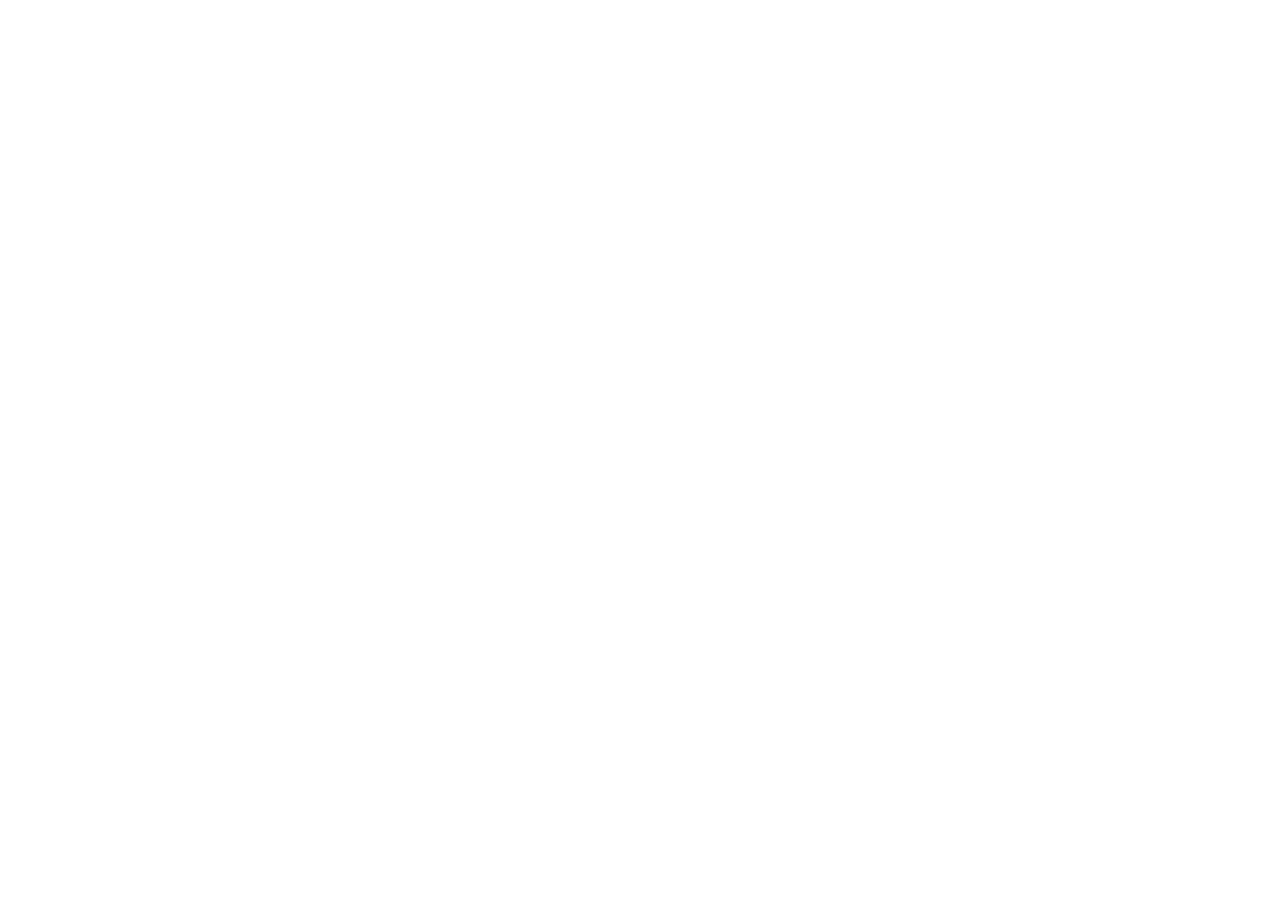
==== UI/index.html @ c721ff71 "Init UI" ====
<!DOCTYPE html>
<html lang="en">
<head>
    <meta charset="UTF-8">
    <meta name="author" content="Desire Kaleba"/>
    <meta name="description" content="WayFarer an online bus booking system"/>
    <meta name="keywords" content="WayFarer, way_farer, way-farer, 
    Online booking system, 
    online bus reservation system, 
    online bus booking system"/>
    <meta name="viewport" content="width=device-width, initial-scale=1.0"/>
    
    <link rel="stylesheet" href="./main.css"/>
    
    <title>WayFarer</title>
</head>
<body>
    <script src="./main.js"></script>
</body>
</html>
---- UI/main.css ----
* {
    margin: 0;
    padding: 0;
    box-sizing: border-box;
}
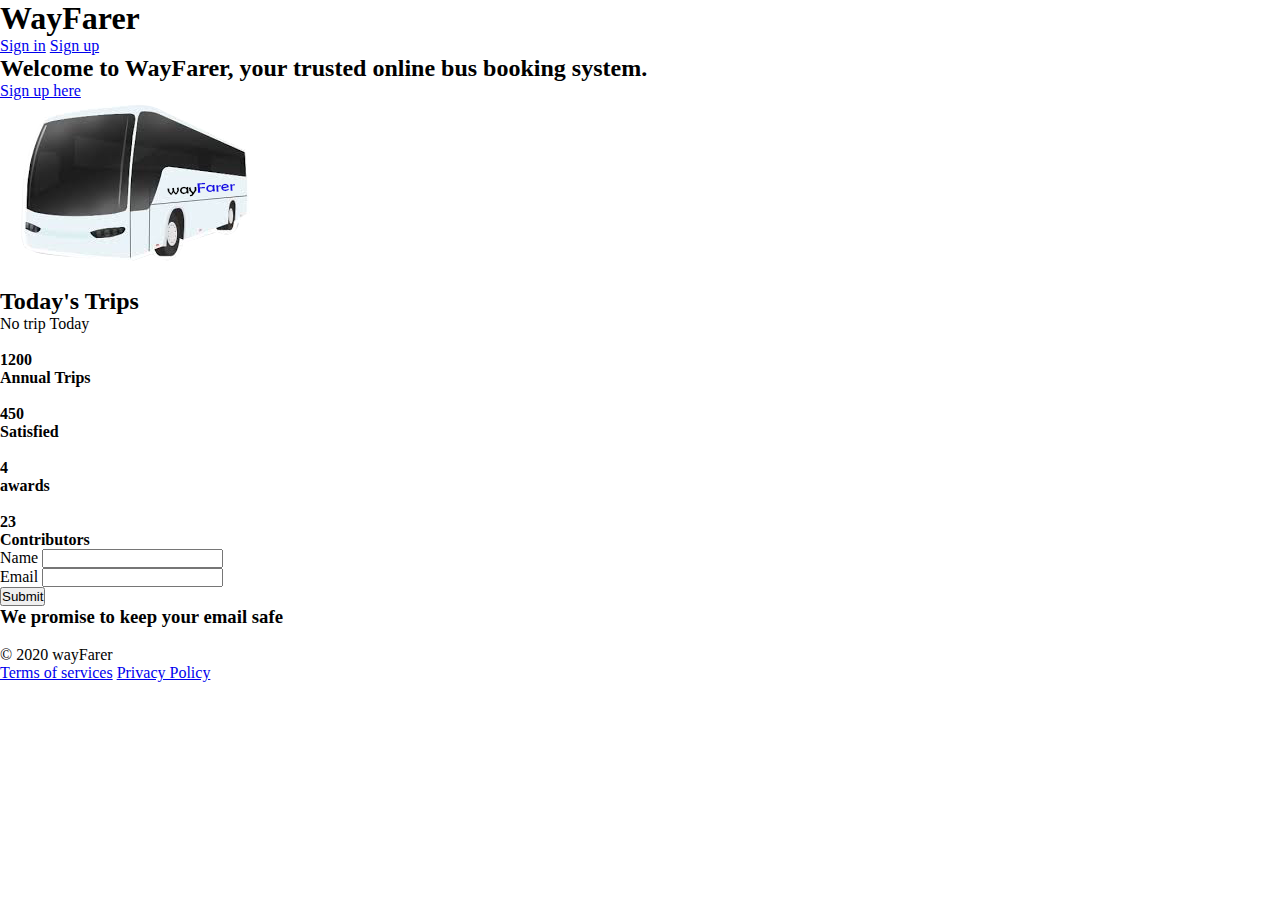
==== commit 626534d8: "index-Home" ====
--- a/UI/index.html
+++ b/UI/index.html
@@ -1,20 +1,103 @@
 <!DOCTYPE html>
 <html lang="en">
+
 <head>
-    <meta charset="UTF-8">
-    <meta name="author" content="Desire Kaleba"/>
-    <meta name="description" content="WayFarer an online bus booking system"/>
+    <meta charset="UTF-8" />
+    <meta name="author" content="Desire Kaleba" />
+    <meta name="description" content="WayFarer an online bus booking system" />
     <meta name="keywords" content="WayFarer, way_farer, way-farer, 
     Online booking system, 
     online bus reservation system, 
-    online bus booking system"/>
-    <meta name="viewport" content="width=device-width, initial-scale=1.0"/>
-    
-    <link rel="stylesheet" href="./main.css"/>
-    
+    online bus booking system" />
+    <meta name="viewport" content="width=device-width, initial-scale=1.0" />
+
+    <link rel="stylesheet" href="./main.css" />
+
     <title>WayFarer</title>
 </head>
+
 <body>
+    <div class="main-wrapper">
+        <header class="black clr-white">
+            <h1>Way<span class="clr-primary">Farer</span></h1>
+            <div class="links">
+                <a href="#">Sign in</a>
+                <a href="#">Sign up</a>
+            </div>
+        </header>
+        <div id="showcase">
+            <div>
+                <h2>
+                    Welcome to WayFarer,
+                    your trusted online
+                    bus booking system.
+                </h2>
+                <a href="#">Sign up here</a>
+            </div>
+            <div>
+                <img src="./img/bus-3-modified.png" alt="">
+            </div>
+        </div>
+        <div id="">
+            <h2>Today's Trips</h2>
+            <div id="trips">
+                No trip Today
+            </div>
+        </div>
+        <div id="awards">
+            <div class="award">
+                <img src="" alt="" />
+                <h4>1200</h4>
+                <h4>Annual Trips</h4>
+            </div>
+            <div class="award">
+                <img src="" alt="" />
+                <h4>450</h4>
+                <h4>Satisfied</h4>
+            </div>
+            <div class="award">
+                <img src="" alt="" />
+                <h4>4</h4>
+                <h4>awards</h4>
+            </div>
+            <div class="award">
+                <img src="" alt="" />
+                <h4>23</h4>
+                <h4>Contributors</h4>
+            </div>
+        </div>
+        <div id="email-subscription-form">
+            <form name="email-list-form" method="POST">
+                <div>
+                    <label for="name">Name</label>
+                    <input type="text" id="name" name="name"/>
+                </div>
+                <div>
+                    <label for="email">Email</label>
+                    <input type="email" id="email" name="email"/>
+                </div>
+                <button type="submit" name="submit">Submit</button>
+            </form>
+            <h3>We promise to keep your email safe</h3>
+        </div>
+        <footer class="footer black">
+            <div class="social">
+                <img class="social-1 wtp" src="" alt=""/>
+                <img class="social-2 inst" src="" alt=""/>
+                <img class="social-3 twt" src="" alt=""/>
+                <img class="social-4 src="" alt=""/>
+            </div>
+            <div>
+                <p>&copy; 2020 way<span>Farer</span></p>
+                <div>
+                    <a href="#">Terms of services</a>
+                    <a href="#">Privacy Policy</a>
+                </div>
+            </div>
+        </footer> 
+    </div>
+
     <script src="./main.js"></script>
 </body>
+
 </html>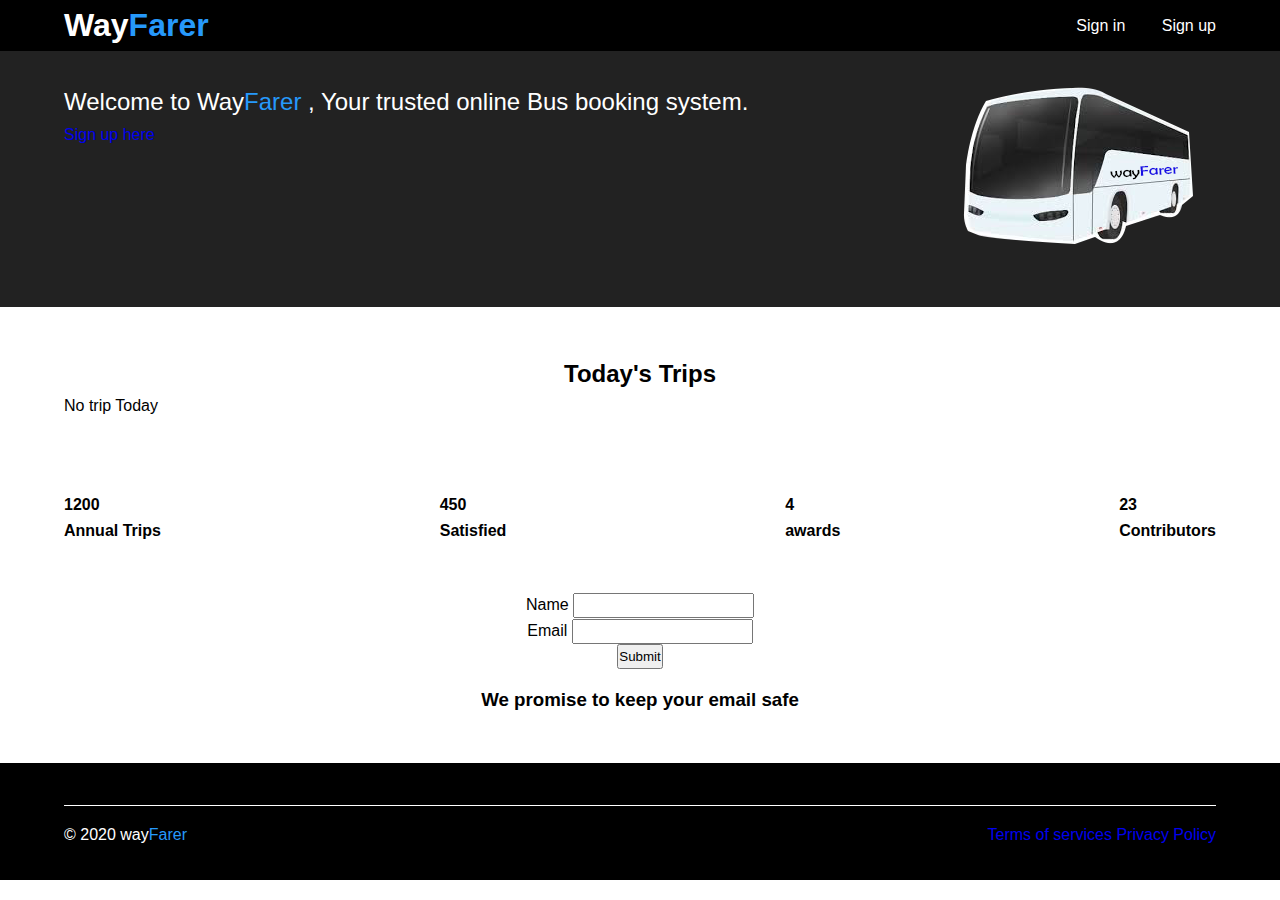
==== commit 2e8f3d34: "Style Home page" ====
--- a/UI/index.html
+++ b/UI/index.html
@@ -18,33 +18,33 @@
 
 <body>
     <div class="main-wrapper">
-        <header class="black clr-white">
+        <header class="wrapper flex-row no-wrap black clr-white j-btwn a-center sticky-top">
             <h1>Way<span class="clr-primary">Farer</span></h1>
             <div class="links">
-                <a href="#">Sign in</a>
-                <a href="#">Sign up</a>
+                <a href="#" class="clr-white">Sign in</a>
+                <a href="#" class="ml-2 clr-white">Sign up</a>
             </div>
         </header>
-        <div id="showcase">
+        <div id="showcase" class="black-secondary clr-white wrapper flex-row no-wrap j-btwn pt-2 pb-2">
             <div>
-                <h2>
-                    Welcome to WayFarer,
-                    your trusted online
-                    bus booking system.
+                <h2 class="fw-3">
+                    Welcome to Way<span class="clr-primary">Farer</span>
+                    , Your trusted online
+                    Bus booking system.
                 </h2>
-                <a href="#">Sign up here</a>
+                <a cls="" href="#">Sign up here</a>
             </div>
             <div>
                 <img src="./img/bus-3-modified.png" alt="">
             </div>
         </div>
-        <div id="">
-            <h2>Today's Trips</h2>
+        <div id="available trips" class="wrapper mt-3">
+            <h2 class="flex center">Today's Trips</h2>
             <div id="trips">
                 No trip Today
             </div>
         </div>
-        <div id="awards">
+        <div id="awards" class="wrapper flex-row j-btwn mt-3">
             <div class="award">
                 <img src="" alt="" />
                 <h4>1200</h4>
@@ -66,35 +66,37 @@
                 <h4>Contributors</h4>
             </div>
         </div>
-        <div id="email-subscription-form">
-            <form name="email-list-form" method="POST">
-                <div>
+        <div id="email-subscription-form" class="wrapper mt-3">
+            <form name="email-list-form" method="POST" class="flex-col center">
+                <div class="">
                     <label for="name">Name</label>
-                    <input type="text" id="name" name="name"/>
+                    <input type="text" id="name" name="name" />
                 </div>
                 <div>
                     <label for="email">Email</label>
-                    <input type="email" id="email" name="email"/>
+                    <input type="email" id="email" name="email" />
                 </div>
                 <button type="submit" name="submit">Submit</button>
             </form>
-            <h3>We promise to keep your email safe</h3>
+            <h3 class="flex center mt-1">We promise to keep your email safe</h3>
         </div>
-        <footer class="footer black">
+        <footer class="wrapper black clr-white mt-3 pt-1 pb-2">
             <div class="social">
-                <img class="social-1 wtp" src="" alt=""/>
-                <img class="social-2 inst" src="" alt=""/>
-                <img class="social-3 twt" src="" alt=""/>
+                <img class="social-1 wtp" src="" alt="" />
+                <img class="social-2 inst" src="" alt="" />
+                <img class="social-3 twt" src="" alt="" />
                 <img class="social-4 src="" alt=""/>
             </div>
-            <div>
-                <p>&copy; 2020 way<span>Farer</span></p>
-                <div>
-                    <a href="#">Terms of services</a>
-                    <a href="#">Privacy Policy</a>
+            <div class="bda-t">
+                <div class="flex-row j-btwn pt-1">
+                    <p>&copy; 2020 way<span class="clr-primary">Farer</span></p>
+                    <div class="">
+                        <a href="#">Terms of services</a>
+                        <a href="#">Privacy Policy</a>
+                    </div>
                 </div>
             </div>
-        </footer> 
+        </footer>
     </div>
 
     <script src="./main.js"></script>
--- a/UI/main.css
+++ b/UI/main.css
@@ -1,5 +1,307 @@
+/* 
+   * @auther : Desire Kaleba
+   * @title: deska
+   * @description: Simple flex css framework
+*/
+
+/* variables */
+:root {
+    --color-primary: #2699FB;
+    --color-secondary: #396DD5;
+    --white: #FFFFFF;
+    --black: #000000;
+    --black-secondary: #222222;
+}
+
+/* background colors */
+/* blacks */
+.black {
+    background-color: var(--black);
+}
+.black-secondary {
+    background-color: var(--black-secondary);
+}
+/* whites */
+.white {
+    background-color: var(--white);
+}
+
+/* Colors */
+.clr-black {
+    color: var(--black);
+}
+.clr-white {
+    color: var(--white);
+}
+.clr-primary {
+    color: var(--color-primary);
+}
+.clr-secondary {
+    color: var(--color-secondary);
+}
+
 * {
     margin: 0;
     padding: 0;
     box-sizing: border-box;
+    line-height: 1.6;
+    font-family: -apple-system, BlinkMacSystemFont, 'Segoe UI', Roboto, Oxygen, Ubuntu, Cantarell, 'Open Sans', 'Helvetica Neue', sans-serif;
+}
+
+body {
+    overflow-x: hidden;
+}
+
+/* Links */
+a {
+    display: inline-flex;
+    text-decoration: none;
+}
+a:hover {
+    color: var(--color-primary);
+}
+
+/* wrapper (container) */
+.wrapper {
+    padding: 0 4rem;
+}
+
+/* Flex display */
+/* row */
+.flex {
+    display: flex;
+}
+.flex-row {
+    display: flex;
+    flex-direction: row;
+}
+/* column */
+.flex-col {
+    display: flex;
+    flex-direction: column;
+}
+.wrap {
+    flex-wrap: wrap;
+}
+.no-wrap {
+    flex-wrap: nowrap;
+}
+/* Flex justify */
+.j-btwn {
+    justify-content: space-between;
+}
+.j-around {
+    justify-content: space-around;
+}
+/* alignment */
+.a-center {
+    align-items: center;
+}
+/* Flex alignment */
+.center {
+    justify-content: center;
+    align-items: center;
+}
+
+/* Margins */
+/* Top */
+.mt-1 {
+    margin-top: 1rem;
+}
+.mt-2 {
+    margin-top: 2rem;
+}
+.mt-3 {
+    margin-top: 3rem;
+}
+.mt-4 {
+    margin-top: 4rem;
+}
+/* bottom */
+.mb-1 {
+    margin-bottom: 1rem;
+}
+.mb-2 {
+    margin-bottom: 2rem;
+}
+.mb-3 {
+    margin-bottom: 3rem;
+}
+.mb-4 {
+    margin-bottom: 4rem;
+}
+/* Left */
+.ml-1 {
+    margin-left: 1rem;
+}
+.ml-2 {
+    margin-left: 2rem;
+}
+.ml-3 {
+    margin-left: 3rem;
+}
+.ml-4 {
+    margin-left: 4rem;
+}
+/* Right */
+.mr-1 {
+    margin-right: 1rem;
+}
+.mr-2 {
+    margin-right: 2rem;
+}
+.mr-3 {
+    margin-right: 3rem;
+}
+.mr-4 {
+    margin-right: 4rem;
+}
+
+/* Paddings */
+/* Top */
+.pt-1 {
+    padding-top: 1rem;
+}
+.pt-2 {
+    padding-top: 2rem;
+}
+.pt-3 {
+    padding-top: 3rem;
+}
+.pt-4 {
+    padding-top: 4rem;
+}
+/* Bottom */
+.pb-1 {
+    padding-bottom: 1rem;
+}
+.pb-2 {
+    padding-bottom: 2rem;
+}
+.pb-3 {
+    padding-bottom: 3rem;
+}
+.pb-4 {
+    padding-bottom: 4rem;
+}
+/* Left */
+.pl-1 {
+    padding-left: 1rem;
+}
+.pl-2 {
+    padding-left: 2rem;
+}
+.pl-3 {
+    padding-left: 3rem;
+}
+.pl-4 {
+    padding-left: 4rem;
+}
+
+/* Stickies */
+/* top */
+.sticky-top {
+    position: sticky;
+    top: 0;
+}
+
+/* Font weights */
+.fw-1 {
+    font-weight: 100;
+}
+.fw-2 {
+    font-weight: 200;
+}
+.fw-3 {
+    font-weight: 300;
+}
+.fw-4 {
+    font-weight: 400;
+}
+.fw-5 {
+    font-weight: 500;
+}
+.fw-6 {
+    font-weight: 600;
+}
+.fw-7 {
+    font-weight: 700;
+}
+.fw-8 {
+    font-weight: 800;
+}
+.fw-9 {
+    font-weight: 900;
+}
+
+/* Opacities */
+.op-1 {
+    opacity: .1;
+}
+.op-2 {
+    opacity: .2;
+}
+.op-3 {
+    opacity: .3;
+}
+.op-4 {
+    opacity: .4;
+}
+.op-5 {
+    opacity: .5;
+}
+.op-6 {
+    opacity: .6;
+}
+.op-7 {
+    opacity: .7;
+}
+.op-8 {
+    opacity: .8;
+}
+.op-9 {
+    opacity: .9;
+}
+
+/* Viewport */
+/* height */
+.vh-1 {
+    height: 25vh;
+}
+.vh-2 {
+    height: 50vh;
+}
+.vh-3 {
+    height: 75vh;
+}
+.vh-4 {
+    height: 100vh;
+}
+/* Width */
+.vw-1 {
+    width: 25vw;
+}
+.vw-2 {
+    width: 50vw;
+}
+.vw-3 {
+    width: 75vw;
+}
+.vw-4 {
+    width: 100vw;
+}
+
+/* borders */
+/* top */
+.bda-t {
+    border-top: 1px solid;
+}
+.bda-b {
+    border-bottom: 1px solid;
+}
+.bda-l {
+    border-left: 1px solid;
+}
+.bda-r {
+    border-right: 1px solid;
 }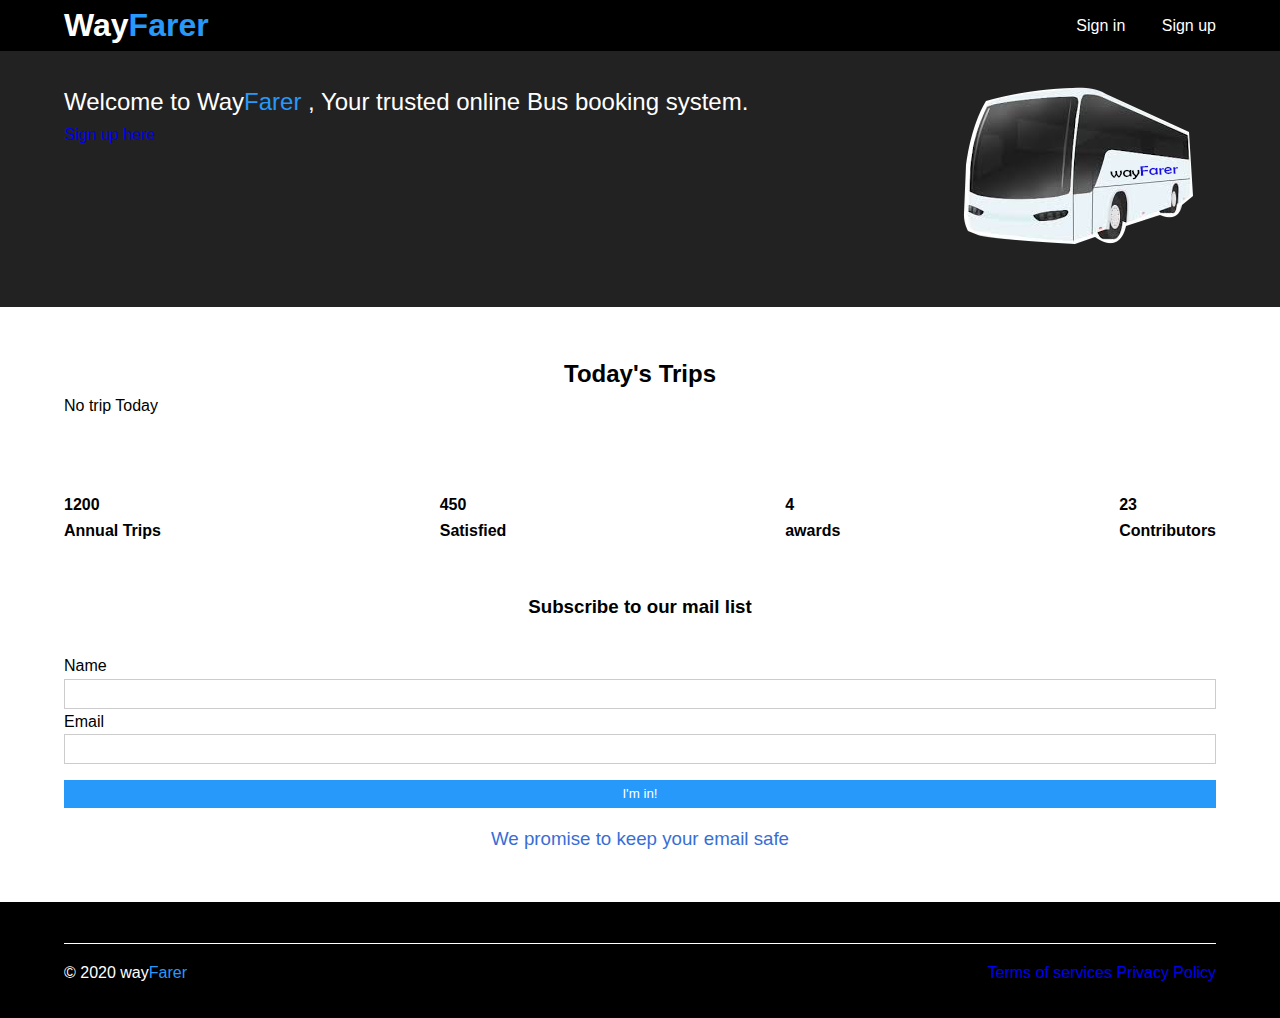
==== commit e520d2c8: "feat-Input" ====
--- a/UI/index.html
+++ b/UI/index.html
@@ -67,7 +67,8 @@
             </div>
         </div>
         <div id="email-subscription-form" class="wrapper mt-3">
-            <form name="email-list-form" method="POST" class="flex-col center">
+            <h3 class="flex center mb-2">Subscribe to our mail list</h3>
+            <form name="email-list-form" method="POST" class="">
                 <div class="">
                     <label for="name">Name</label>
                     <input type="text" id="name" name="name" />
@@ -76,9 +77,9 @@
                     <label for="email">Email</label>
                     <input type="email" id="email" name="email" />
                 </div>
-                <button type="submit" name="submit">Submit</button>
+                <input class="flex center mt-1"type="submit" name="submit" value="I'm in!"/>
             </form>
-            <h3 class="flex center mt-1">We promise to keep your email safe</h3>
+            <h3 class="flex center mt-1 fw-5 clr-secondary">We promise to keep your email safe</h3>
         </div>
         <footer class="wrapper black clr-white mt-3 pt-1 pb-2">
             <div class="social">
--- a/UI/main.css
+++ b/UI/main.css
@@ -61,6 +61,20 @@
     color: var(--color-primary);
 }
 
+/* inputs, selects, and textarea */
+input, select, textarea {
+    width: 100%;
+    display: inline-flex;
+    padding: .2rem 1.2rem;
+    border: 1px solid #ccc;
+}
+input[type='submit'] {
+    width: 100%;
+    border: none;
+    background-color: var(--color-primary);
+    color: var(--white);
+    text-align: center;
+}
 /* wrapper (container) */
 .wrapper {
     padding: 0 4rem;
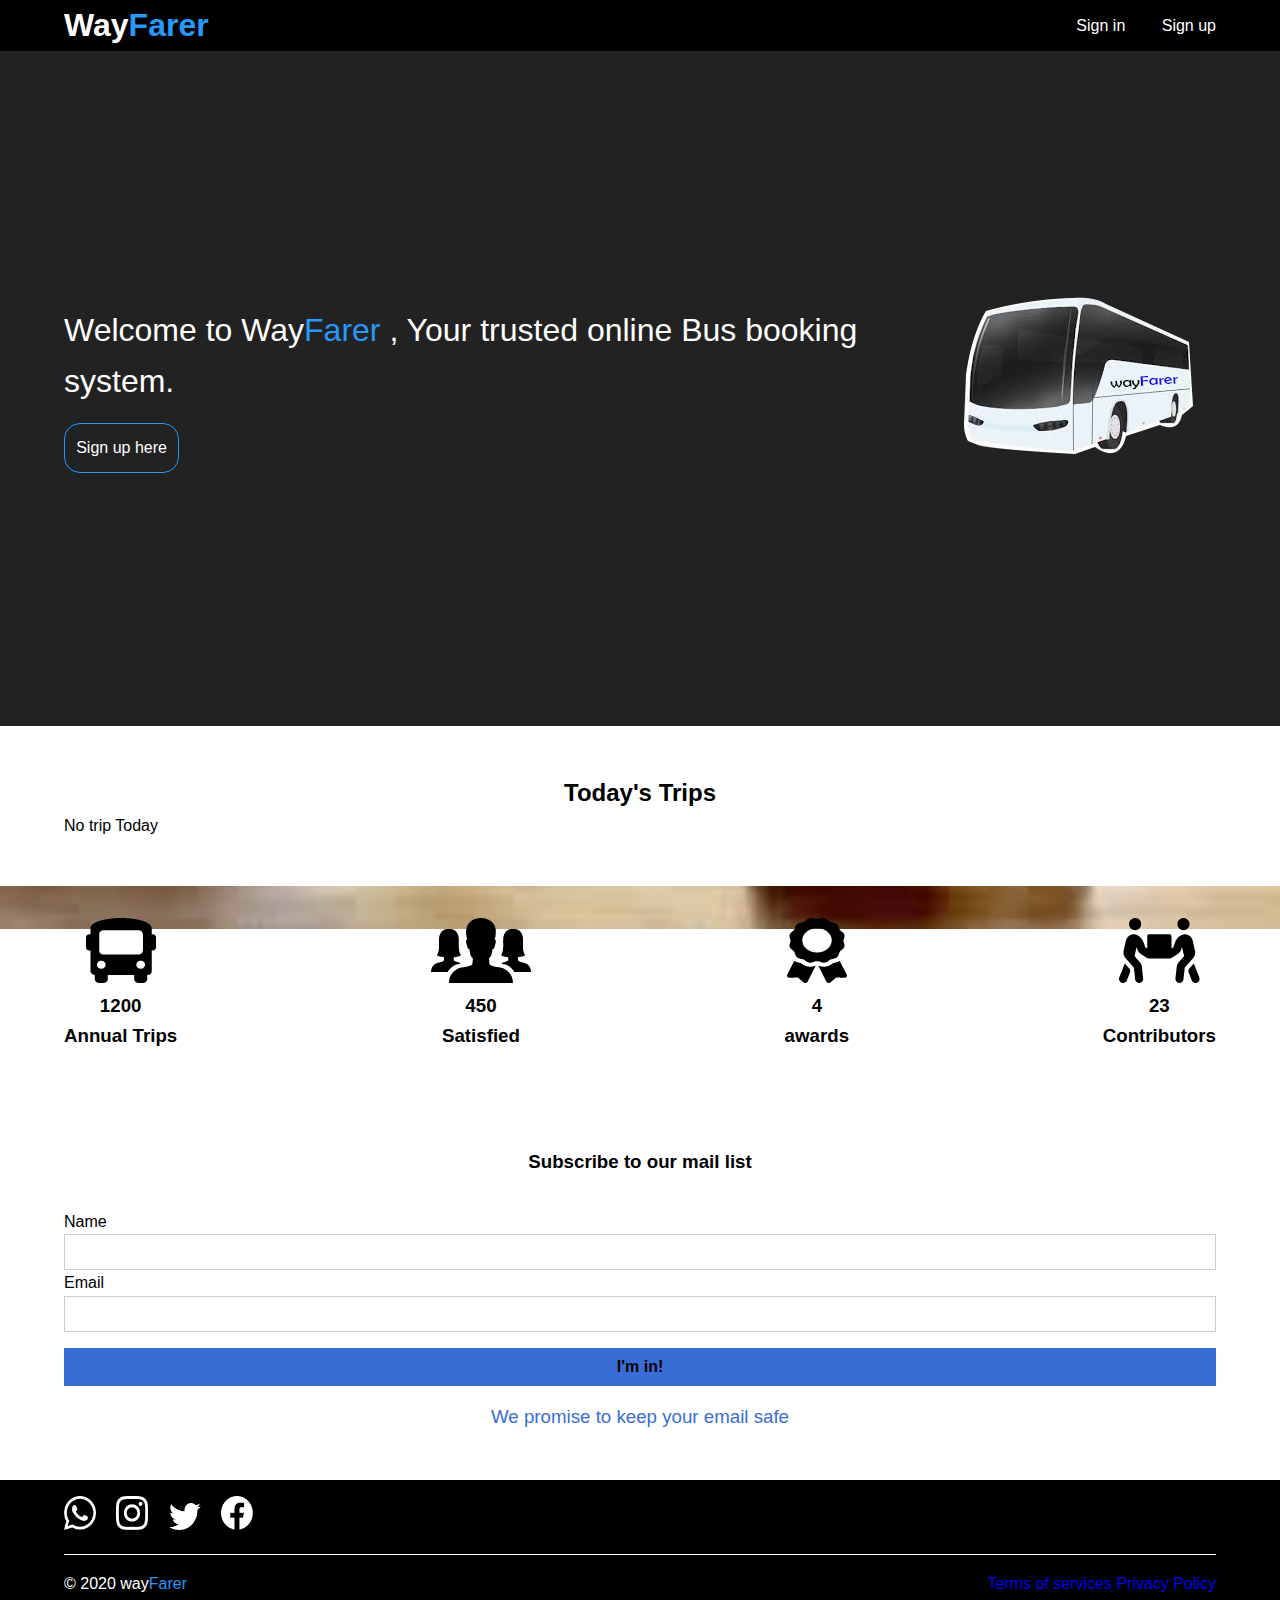
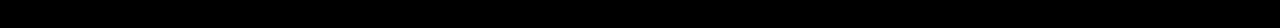
==== commit 53cb8cf7: "Home page" ====
--- a/UI/index.html
+++ b/UI/index.html
@@ -11,6 +11,7 @@
     online bus booking system" />
     <meta name="viewport" content="width=device-width, initial-scale=1.0" />
 
+    <link rel="stylesheet" href="./deskastyle.css"/>
     <link rel="stylesheet" href="./main.css" />
 
     <title>WayFarer</title>
@@ -25,14 +26,12 @@
                 <a href="#" class="ml-2 clr-white">Sign up</a>
             </div>
         </header>
-        <div id="showcase" class="black-secondary clr-white wrapper flex-row no-wrap j-btwn pt-2 pb-2">
+        <div id="showcase" class="black-secondary clr-white wrapper flex-row no-wrap j-btwn vh-3 a-center">
             <div>
-                <h2 class="fw-3">
-                    Welcome to Way<span class="clr-primary">Farer</span>
+                    <h1 class="fw-3">Welcome to Way<span class="clr-primary">Farer</span>
                     , Your trusted online
-                    Bus booking system.
-                </h2>
-                <a cls="" href="#">Sign up here</a>
+                    Bus booking system.</h1>
+                <a class="button mt-1 clr-white" href="#">Sign up here</a>
             </div>
             <div>
                 <img src="./img/bus-3-modified.png" alt="">
@@ -44,26 +43,26 @@
                 No trip Today
             </div>
         </div>
-        <div id="awards" class="wrapper flex-row j-btwn mt-3">
+        <div id="awards" class="wrapper flex-row j-btwn mt-3 pt-2 pb-3 clr-black text-center">
             <div class="award">
-                <img src="" alt="" />
-                <h4>1200</h4>
-                <h4>Annual Trips</h4>
+                <img src="./img/awesome-bus.png" alt="" />
+                <h3>1200</h3>
+                <h3>Annual Trips</h3>
             </div>
             <div class="award">
-                <img src="" alt="" />
-                <h4>450</h4>
-                <h4>Satisfied</h4>
+                <img src="./img/ionic-ios-people.png" alt="" />
+                <h3>450</h3>
+                <h3>Satisfied</h3>
             </div>
             <div class="award">
-                <img src="" alt="" />
-                <h4>4</h4>
-                <h4>awards</h4>
+                <img src="./img/award.png" alt="" />
+                <h3>4</h3>
+                <h3>awards</h3>
             </div>
             <div class="award">
-                <img src="" alt="" />
-                <h4>23</h4>
-                <h4>Contributors</h4>
+                <img src="./img/awesome-people-carry.png" alt="" />
+                <h3>23</h3>
+                <h3>Contributors</h3>
             </div>
         </div>
         <div id="email-subscription-form" class="wrapper mt-3">
@@ -77,16 +76,16 @@
                     <label for="email">Email</label>
                     <input type="email" id="email" name="email" />
                 </div>
-                <input class="flex center mt-1"type="submit" name="submit" value="I'm in!"/>
+                <input class="mt-1 bg-secondary"type="submit" name="submit" value="I'm in!"/>
             </form>
             <h3 class="flex center mt-1 fw-5 clr-secondary">We promise to keep your email safe</h3>
         </div>
         <footer class="wrapper black clr-white mt-3 pt-1 pb-2">
-            <div class="social">
-                <img class="social-1 wtp" src="" alt="" />
-                <img class="social-2 inst" src="" alt="" />
-                <img class="social-3 twt" src="" alt="" />
-                <img class="social-4 src="" alt=""/>
+            <div class="social mb-1">
+                <a href="#"><img class="social-m wtp mr-1" src="./img/awesome-whatsapp.png" alt="Whatsapp" /></a>
+                <a href="#"><img class="social-m inst mr-1" src="./img/awesome-instagram.png" alt="Instagram" /></a>
+                <a href="#"><img class="social-m twt mr-1" src="./img/awesome-twitter.png" alt="Twitter" /></a>
+                <a href="#"><img class="social-m fcbk" src="./img/awesome-facebook.png" alt="Facebook"/></a>
             </div>
             <div class="bda-t">
                 <div class="flex-row j-btwn pt-1">
--- a/UI/deskastyle.css
+++ b/UI/deskastyle.css
@@ -0,0 +1,676 @@
+/* 
+   * @auther : Desire Kaleba
+   * @title: deska
+   * @description: Simple flex css framework
+*/
+
+/* variables */
+:root {
+    --color-primary: #2699FB;
+    --color-secondary: #396DD5;
+    --white: #FFFFFF;
+    --black: #000000;
+    --black-secondary: #222222;
+}
+
+/* background colors */
+/* blacks */
+.black {
+    background-color: var(--black);
+}
+.black-secondary {
+    background-color: var(--black-secondary);
+}
+/* whites */
+.white {
+    background-color: var(--white);
+}
+
+/* buttons */
+.button {
+    display: inline-flex;
+    padding: .7rem;
+    border: 1px solid var(--color-primary);
+    border-radius: 1rem;
+    text-align: center;
+    transition: all .4s ease-in-out;
+    -moz-transition: all .4s ease-in-out;
+    -o-transition: all .4s ease-in-out;
+    -webkit-transition: all .4s ease-in-out;
+    -ms-transition: all .4s ease-in-out;
+}
+.button:hover {
+    background-color: var(--color-primary);
+    color: var(--white);
+}
+/* Colors */
+.clr-black {
+    color: var(--black);
+}
+.clr-white {
+    color: var(--white);
+}
+.bg-primary {
+    background-color: var(--color-primary);
+}
+.bg-secondary {
+    background-color: var(--color-secondary);
+}
+.clr-primary {
+    color: var(--color-primary);
+}
+.clr-secondary {
+    color: var(--color-secondary);
+}
+
+* {
+    margin: 0;
+    padding: 0;
+    box-sizing: border-box;
+    line-height: 1.6;
+    font-family: -apple-system, BlinkMacSystemFont, 'Segoe UI', Roboto, Oxygen, Ubuntu, Cantarell, 'Open Sans', 'Helvetica Neue', sans-serif;
+}
+
+body {
+    overflow-x: hidden;
+}
+
+/* Links */
+a {
+    display: inline-flex;
+    text-decoration: none;
+}
+a:hover {
+    color: var(--color-primary);
+    cursor: pointer;
+}
+
+/* inputs, selects, and textarea */
+input[type='text'],
+input[type='email'],
+input[type='number'],
+input[type='password'],
+input[type='tel'],
+input[type='range'], 
+input[type='search'],
+input[type='url'] select, textarea {
+    width: 100%;
+    display: inline-flex;
+    display: -webkit-inline-flex;
+    display: -moz-inline-flex;
+    display: -o-inline-flex;
+    display: -ms-inline-flex;
+    padding: .4rem 1.2rem;
+    border: 1px solid #ccc;
+}
+input[type='submit'] {
+    padding: .4rem;
+    display: inline-flex;
+    display: -webkit-inline-flex;
+    display: -moz-inline-flex;
+    display: -o-inline-flex;
+    display: -ms-inline-flex;
+    justify-content: center;
+    width: 100%;
+    font-size: 1rem;
+    font-weight: bold;
+    cursor: pointer;
+    border: none;
+}
+/* wrapper (container) */
+.wrapper {
+    padding: 0 4rem;
+}
+
+/* Flex display */
+/* row */
+.flex {
+    display: flex;
+    display: -webkit-flex;
+    display: -moz-flex;
+    display: -o-flex;
+    display: -ms-flex;
+    width: 100%;
+    overflow-x: hidden;
+}
+.flex-row {
+    display: flex;
+    display: -webkit-flex;
+    display: -moz-flex;
+    display: -o-flex;
+    display: -ms-flex;
+    flex-direction: row;
+    -ms-flex-direction: row;
+    width: 100%;
+    overflow-x: hidden;
+}
+/* column */
+.flex-col {
+    display: flex;
+    display: -webkit-flex;
+    display: -moz-flex;
+    display: -o-flex;
+    display: -ms-flex;
+    flex-direction: column;
+    -ms-flex-direction: column;
+    width: 100%;
+    overflow-x: hidden;
+}
+.wrap {
+    flex-wrap: wrap;
+    -ms-flex-wrap: wrap;
+}
+.no-wrap {
+    flex-wrap: nowrap;
+    -ms-flex-wrap: nowrap;
+}
+/* Flex justify */
+.j-btwn {
+    justify-content: space-between;
+}
+.j-around {
+    justify-content: space-around;
+}
+/* alignment */
+.a-center {
+    align-items: center;
+}
+.j-center {
+    justify-items: center;
+}
+/* Flex alignment */
+.center {
+    justify-content: center;
+    align-items: center;
+}
+/* center text in the parent */
+.text-center {
+    text-align: center;
+}
+
+/* Margins */
+.m-1 {
+    margin: 1rem;
+}
+.m-2 {
+    margin: 2rem;
+}
+.m-3 {
+    margin: 3rem;
+}
+.m-4 {
+    margin: 4rem;
+}
+/* Top */
+.mt-1 {
+    margin-top: 1rem;
+}
+.mt-2 {
+    margin-top: 2rem;
+}
+.mt-3 {
+    margin-top: 3rem;
+}
+.mt-4 {
+    margin-top: 4rem;
+}
+/* bottom */
+.mb-1 {
+    margin-bottom: 1rem;
+}
+.mb-2 {
+    margin-bottom: 2rem;
+}
+.mb-3 {
+    margin-bottom: 3rem;
+}
+.mb-4 {
+    margin-bottom: 4rem;
+}
+/* Left */
+.ml-1 {
+    margin-left: 1rem;
+}
+.ml-2 {
+    margin-left: 2rem;
+}
+.ml-3 {
+    margin-left: 3rem;
+}
+.ml-4 {
+    margin-left: 4rem;
+}
+/* Right */
+.mr-1 {
+    margin-right: 1rem;
+}
+.mr-2 {
+    margin-right: 2rem;
+}
+.mr-3 {
+    margin-right: 3rem;
+}
+.mr-4 {
+    margin-right: 4rem;
+}
+
+/* Paddings */
+.p-1 {
+    padding: 1rem;
+}
+.p-2 {
+    padding: 2rem;
+}
+.p-3 {
+    padding: 3rem;
+}
+.p-4 {
+    padding: 4rem;
+}
+/* Top */
+.pt-1 {
+    padding-top: 1rem;
+}
+.pt-2 {
+    padding-top: 2rem;
+}
+.pt-3 {
+    padding-top: 3rem;
+}
+.pt-4 {
+    padding-top: 4rem;
+}
+/* Bottom */
+.pb-1 {
+    padding-bottom: 1rem;
+}
+.pb-2 {
+    padding-bottom: 2rem;
+}
+.pb-3 {
+    padding-bottom: 3rem;
+}
+.pb-4 {
+    padding-bottom: 4rem;
+}
+/* Left */
+.pl-1 {
+    padding-left: 1rem;
+}
+.pl-2 {
+    padding-left: 2rem;
+}
+.pl-3 {
+    padding-left: 3rem;
+}
+.pl-4 {
+    padding-left: 4rem;
+}
+/* right */
+.pr-1 {
+    padding-right: 1rem;
+}
+.pr-2 {
+    padding-right: 2rem;
+}
+.pr-3 {
+    padding-right: 3rem;
+}
+.pr-4 {
+    padding-right: 4rem;
+}
+
+/* Stickies */
+/* top */
+.sticky-top {
+    position: sticky;
+    top: 0;
+}
+
+/* Font weights */
+.fw-1 {
+    font-weight: 100;
+}
+.fw-2 {
+    font-weight: 200;
+}
+.fw-3 {
+    font-weight: 300;
+}
+.fw-4 {
+    font-weight: 400;
+}
+.fw-5 {
+    font-weight: 500;
+}
+.fw-6 {
+    font-weight: 600;
+}
+.fw-7 {
+    font-weight: 700;
+}
+.fw-8 {
+    font-weight: 800;
+}
+.fw-9 {
+    font-weight: 900;
+}
+
+/* Opacities */
+.op-1 {
+    opacity: .1;
+}
+.op-2 {
+    opacity: .2;
+}
+.op-3 {
+    opacity: .3;
+}
+.op-4 {
+    opacity: .4;
+}
+.op-5 {
+    opacity: .5;
+}
+.op-6 {
+    opacity: .6;
+}
+.op-7 {
+    opacity: .7;
+}
+.op-8 {
+    opacity: .8;
+}
+.op-9 {
+    opacity: .9;
+}
+
+/* Viewport */
+/* height */
+.vh-1 {
+    height: 25vh;
+}
+.vh-2 {
+    height: 50vh;
+}
+.vh-3 {
+    height: 75vh;
+}
+.vh-4 {
+    height: 100vh;
+}
+/* Width */
+.vw-1 {
+    width: 25vw;
+}
+.vw-2 {
+    width: 50vw;
+}
+.vw-3 {
+    width: 75vw;
+}
+.vw-4 {
+    width: 100vw;
+}
+
+/* borders */
+/* top */
+.bda-t {
+    border-top: 1px solid;
+}
+.bda-b {
+    border-bottom: 1px solid;
+}
+.bda-l {
+    border-left: 1px solid;
+}
+.bda-r {
+    border-right: 1px solid;
+}
+
+/* sociol media */
+.social-m {
+    width: 2rem;
+}
+.wtp:hover {
+    background-color: #128C7E;
+    cursor: pointer;
+    border: 1px solid var(--white);
+}
+.inst:hover {
+    background-color: #FCAF45;
+    cursor: pointer;
+    border: 1px solid var(--white);
+}
+.twt:hover {
+    background-color: #1DA1F2;
+    cursor: pointer;
+    border: 1px solid var(--white);
+}
+.fcbk:hover {
+    background-color: #4267B2;
+    cursor: pointer;
+    border-radius: 50%;
+    border: 1px solid var(--white);
+}
+
+/* Typing animation */
+.anim-typing {
+    overflow: hidden;
+    border-right: .15rem solid var(--color-primary);
+    white-space: nowrap;
+    margin: 0 auto;
+    animation: typing 7s steps(40, end) infinite,
+        blink-caret 1s step-end infinite;
+    -webkit-animation: typing 7s steps(40, end) infinite,
+        blink-caret 1s step-end infinite;
+    -o-animation: typing 7s steps(40, end) infinite,
+        blink-caret 1s step-end infinite;
+    -moz-animation: typing 7s steps(40, end) infinite,
+        blink-caret 1s step-end infinite;
+}
+@keyframes typing {
+    from {
+        width: 0
+    }
+    to {
+        width: 100%
+    }
+}
+@-moz-keyframes typing {
+        from {
+        width: 0
+    }
+    to {
+        width: 100%
+    }
+}
+@-o-keyframes typing{
+        from {
+        width: 0
+    }
+    to {
+        width: 100%
+    }
+}
+@-webkit-keyframes typing {
+        from {
+        width: 0
+    }
+    to {
+        width: 100%
+    }
+}
+
+@keyframes blink-caret {
+    from, to { border-color: transparent}
+    50% {
+        border-color: var(--color-primary);
+    }
+}
+@-moz-keyframes blink-caret {
+    from, to { border-color: transparent}
+    50% {
+        border-color: var(--color-primary);
+    }
+}
+@-o-keyframes blink-caret {
+    from, to { border-color: transparent}
+    50% {
+        border-color: var(--color-primary);
+    }
+}
+@-webkit-keyframes blink-caret {
+    from, to { border-color: transparent}
+    50% {
+        border-color: var(--color-primary);
+    }
+}
+
+/* media queries */
+/* Smartphones (landscape) */
+@media only screen and (min-width: 321px) {
+
+}
+/* smartphones (portraits) */
+@media only screen and (max-width: 320px) {
+    .flex-row {
+        flex-direction: column;
+        -ms-flex-direction: column;
+    }
+}
+@media only screen and (min-width: 321px)
+and (max-width: 650px) {
+    html {
+        font-size: 15px;
+    }
+    .flex-row {
+        flex-direction: column;
+        -ms-flex-direction: column;
+    }
+    .no-wrap {
+        flex-wrap: wrap;
+        -ms-flex-wrap: wrap;
+    }
+    .wrapper {
+    padding: 0 2rem;
+    }
+    .p-1 {
+    padding: 1rem;
+}
+.p-2 {
+    padding: 2rem;
+}
+.p-3 {
+    padding: 3rem;
+}
+.p-4 {
+    padding: 4rem;
+}
+/* Top */
+.pt-1 {
+    padding-top: 1rem;
+}
+.pt-2 {
+    padding-top: 2rem;
+}
+.pt-3 {
+    padding-top: 3rem;
+}
+.pt-4 {
+    padding-top: 4rem;
+}
+/* Bottom */
+.pb-1 {
+    padding-bottom: 1rem;
+}
+.pb-2 {
+    padding-bottom: 2rem;
+}
+.pb-3 {
+    padding-bottom: 3rem;
+}
+.pb-4 {
+    padding-bottom: 4rem;
+}
+/* Left */
+.pl-1 {
+    padding-left: 1rem;
+}
+.pl-2 {
+    padding-left: 2rem;
+}
+.pl-3 {
+    padding-left: 3rem;
+}
+.pl-4 {
+    padding-left: 4rem;
+}
+/* right */
+.pr-1 {
+    padding-right: 1rem;
+}
+.pr-2 {
+    padding-right: 2rem;
+}
+.pr-3 {
+    padding-right: 3rem;
+}
+.pr-4 {
+    padding-right: 4rem;
+}
+
+}
+/* iPads (landscape) */
+@media only screen and (min-device-width: 786px)
+and (max-device-width: 1024px)
+and (orientation: landscape) {
+
+}
+/* iPads portrait */
+@media only screen and (min-device-width: 768px)
+and (max-device-width: 1024px)
+and (orientation: portrait) {
+
+}
+/* Desktops and laptops */
+@media only screen and (min-width: 1224px) {
+
+}
+/* large screens */
+@media only screen and (min-width: 1824px) {
+
+}
+/* iPhone 5 (landscape) */
+@media only screen and (min-device-width: 320px)
+and (max-device-width: 568px)
+and (orientation: landscape) {
+    .flex-row {
+        flex-direction: column;
+        -ms-flex-direction: column;
+    }
+    .no-wrap {
+        flex-wrap: wrap;
+        -ms-flex-wrap: wrap;
+    }
+    .wrapper {
+    padding: 0 2rem;
+    }
+}
+/* iPhone5 portrait */
+@media only screen and (min-device-width: 320px)
+and (max-device-width: 568)
+and (orientation: portrait) {
+    .flex-row {
+        flex-direction: column;
+        -ms-flex-direction: column;
+    }
+    .no-wrap {
+        flex-wrap: wrap;
+        -ms-flex-wrap: wrap;
+    }
+    .wrapper {
+    padding: 0 2rem;
+    }
+    
+}--- a/UI/main.css
+++ b/UI/main.css
@@ -1,321 +1,7 @@
-/* 
-   * @auther : Desire Kaleba
-   * @title: deska
-   * @description: Simple flex css framework
-*/
-
-/* variables */
-:root {
-    --color-primary: #2699FB;
-    --color-secondary: #396DD5;
-    --white: #FFFFFF;
-    --black: #000000;
-    --black-secondary: #222222;
-}
-
-/* background colors */
-/* blacks */
-.black {
-    background-color: var(--black);
-}
-.black-secondary {
-    background-color: var(--black-secondary);
-}
-/* whites */
-.white {
-    background-color: var(--white);
-}
-
-/* Colors */
-.clr-black {
-    color: var(--black);
-}
-.clr-white {
-    color: var(--white);
-}
-.clr-primary {
-    color: var(--color-primary);
-}
-.clr-secondary {
-    color: var(--color-secondary);
-}
-
-* {
-    margin: 0;
-    padding: 0;
-    box-sizing: border-box;
-    line-height: 1.6;
-    font-family: -apple-system, BlinkMacSystemFont, 'Segoe UI', Roboto, Oxygen, Ubuntu, Cantarell, 'Open Sans', 'Helvetica Neue', sans-serif;
-}
-
-body {
-    overflow-x: hidden;
-}
-
-/* Links */
-a {
-    display: inline-flex;
-    text-decoration: none;
-}
-a:hover {
-    color: var(--color-primary);
-}
-
-/* inputs, selects, and textarea */
-input, select, textarea {
-    width: 100%;
-    display: inline-flex;
-    padding: .2rem 1.2rem;
-    border: 1px solid #ccc;
-}
-input[type='submit'] {
-    width: 100%;
-    border: none;
-    background-color: var(--color-primary);
-    color: var(--white);
-    text-align: center;
-}
-/* wrapper (container) */
-.wrapper {
-    padding: 0 4rem;
-}
-
-/* Flex display */
-/* row */
-.flex {
-    display: flex;
-}
-.flex-row {
-    display: flex;
-    flex-direction: row;
-}
-/* column */
-.flex-col {
-    display: flex;
-    flex-direction: column;
-}
-.wrap {
-    flex-wrap: wrap;
-}
-.no-wrap {
-    flex-wrap: nowrap;
-}
-/* Flex justify */
-.j-btwn {
-    justify-content: space-between;
-}
-.j-around {
-    justify-content: space-around;
-}
-/* alignment */
-.a-center {
-    align-items: center;
-}
-/* Flex alignment */
-.center {
-    justify-content: center;
-    align-items: center;
-}
-
-/* Margins */
-/* Top */
-.mt-1 {
-    margin-top: 1rem;
-}
-.mt-2 {
-    margin-top: 2rem;
-}
-.mt-3 {
-    margin-top: 3rem;
-}
-.mt-4 {
-    margin-top: 4rem;
-}
-/* bottom */
-.mb-1 {
-    margin-bottom: 1rem;
-}
-.mb-2 {
-    margin-bottom: 2rem;
-}
-.mb-3 {
-    margin-bottom: 3rem;
-}
-.mb-4 {
-    margin-bottom: 4rem;
-}
-/* Left */
-.ml-1 {
-    margin-left: 1rem;
-}
-.ml-2 {
-    margin-left: 2rem;
-}
-.ml-3 {
-    margin-left: 3rem;
-}
-.ml-4 {
-    margin-left: 4rem;
-}
-/* Right */
-.mr-1 {
-    margin-right: 1rem;
-}
-.mr-2 {
-    margin-right: 2rem;
-}
-.mr-3 {
-    margin-right: 3rem;
-}
-.mr-4 {
-    margin-right: 4rem;
-}
-
-/* Paddings */
-/* Top */
-.pt-1 {
-    padding-top: 1rem;
-}
-.pt-2 {
-    padding-top: 2rem;
-}
-.pt-3 {
-    padding-top: 3rem;
-}
-.pt-4 {
-    padding-top: 4rem;
-}
-/* Bottom */
-.pb-1 {
-    padding-bottom: 1rem;
-}
-.pb-2 {
-    padding-bottom: 2rem;
-}
-.pb-3 {
-    padding-bottom: 3rem;
-}
-.pb-4 {
-    padding-bottom: 4rem;
-}
-/* Left */
-.pl-1 {
-    padding-left: 1rem;
-}
-.pl-2 {
-    padding-left: 2rem;
-}
-.pl-3 {
-    padding-left: 3rem;
-}
-.pl-4 {
-    padding-left: 4rem;
-}
-
-/* Stickies */
-/* top */
-.sticky-top {
-    position: sticky;
-    top: 0;
-}
-
-/* Font weights */
-.fw-1 {
-    font-weight: 100;
-}
-.fw-2 {
-    font-weight: 200;
-}
-.fw-3 {
-    font-weight: 300;
-}
-.fw-4 {
-    font-weight: 400;
-}
-.fw-5 {
-    font-weight: 500;
-}
-.fw-6 {
-    font-weight: 600;
-}
-.fw-7 {
-    font-weight: 700;
-}
-.fw-8 {
-    font-weight: 800;
-}
-.fw-9 {
-    font-weight: 900;
-}
-
-/* Opacities */
-.op-1 {
-    opacity: .1;
-}
-.op-2 {
-    opacity: .2;
-}
-.op-3 {
-    opacity: .3;
-}
-.op-4 {
-    opacity: .4;
-}
-.op-5 {
-    opacity: .5;
-}
-.op-6 {
-    opacity: .6;
-}
-.op-7 {
-    opacity: .7;
-}
-.op-8 {
-    opacity: .8;
-}
-.op-9 {
-    opacity: .9;
-}
-
-/* Viewport */
-/* height */
-.vh-1 {
-    height: 25vh;
-}
-.vh-2 {
-    height: 50vh;
-}
-.vh-3 {
-    height: 75vh;
-}
-.vh-4 {
-    height: 100vh;
-}
-/* Width */
-.vw-1 {
-    width: 25vw;
-}
-.vw-2 {
-    width: 50vw;
-}
-.vw-3 {
-    width: 75vw;
-}
-.vw-4 {
-    width: 100vw;
-}
-
-/* borders */
-/* top */
-.bda-t {
-    border-top: 1px solid;
-}
-.bda-b {
-    border-bottom: 1px solid;
-}
-.bda-l {
-    border-left: 1px solid;
-}
-.bda-r {
-    border-right: 1px solid;
+#awards {
+    background-image: url('./img/awards-bg.jpg');
+    background-repeat: no-repeat;
+    background-size: cover;
+    background-position: center;
+    background-attachment: fixed;
 }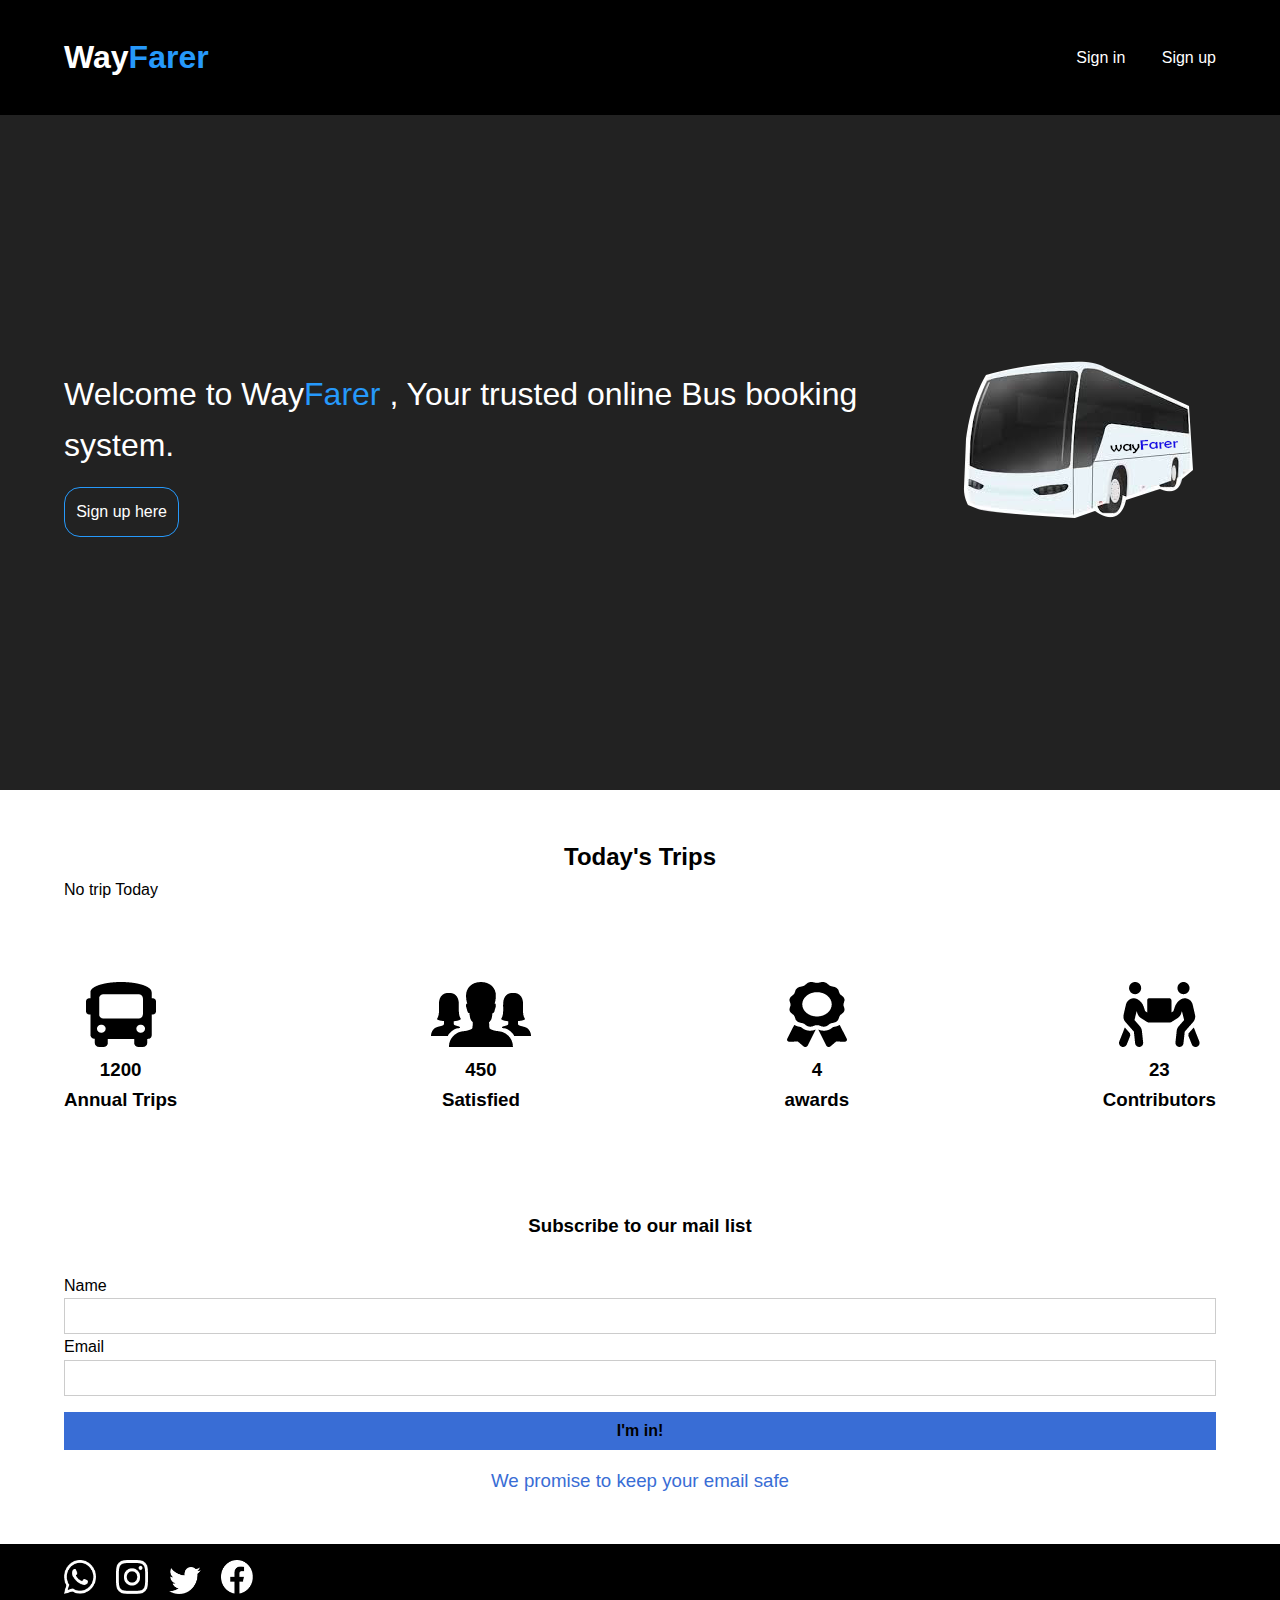
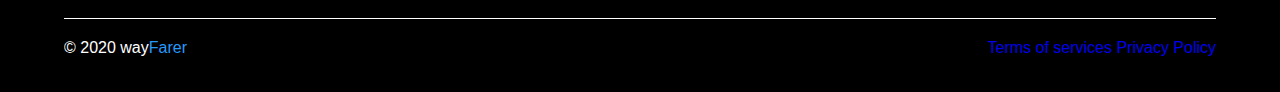
==== commit f661ca40: "Add header wrapper" ====
--- a/UI/index.html
+++ b/UI/index.html
@@ -19,7 +19,7 @@
 
 <body>
     <div class="main-wrapper">
-        <header class="wrapper flex-row no-wrap black clr-white j-btwn a-center sticky-top">
+        <header class="wrapper wrapper-head flex-row no-wrap black clr-white j-btwn a-center sticky-top">
             <h1>Way<span class="clr-primary">Farer</span></h1>
             <div class="links">
                 <a href="#" class="clr-white">Sign in</a>
--- a/UI/deskastyle.css
+++ b/UI/deskastyle.css
@@ -6,9 +6,9 @@
 
 /* variables */
 :root {
-    --color-primary: #2699FB;
-    --color-secondary: #396DD5;
-    --white: #FFFFFF;
+    --color-primary: #2699fb;
+    --color-secondary: #396dd5;
+    --white: #ffffff;
     --black: #000000;
     --black-secondary: #222222;
 }
@@ -18,9 +18,11 @@
 .black {
     background-color: var(--black);
 }
+
 .black-secondary {
     background-color: var(--black-secondary);
 }
+
 /* whites */
 .white {
     background-color: var(--white);
@@ -29,36 +31,47 @@
 /* buttons */
 .button {
     display: inline-flex;
-    padding: .7rem;
+    padding: 0.7rem;
     border: 1px solid var(--color-primary);
     border-radius: 1rem;
     text-align: center;
-    transition: all .4s ease-in-out;
-    -moz-transition: all .4s ease-in-out;
-    -o-transition: all .4s ease-in-out;
-    -webkit-transition: all .4s ease-in-out;
-    -ms-transition: all .4s ease-in-out;
-}
+    transition: all 0.4s ease-in-out;
+    -moz-transition: all 0.4s ease-in-out;
+    -o-transition: all 0.4s ease-in-out;
+    -webkit-transition: all 0.4s ease-in-out;
+    -ms-transition: all 0.4s ease-in-out;
+}
+
 .button:hover {
     background-color: var(--color-primary);
     color: var(--white);
 }
+
 /* Colors */
 .clr-black {
     color: var(--black);
 }
+
 .clr-white {
     color: var(--white);
 }
+
 .bg-primary {
     background-color: var(--color-primary);
 }
+
 .bg-secondary {
     background-color: var(--color-secondary);
 }
+
+.bg-black {
+    background-color: var(--black);
+}
+
 .clr-primary {
     color: var(--color-primary);
 }
+
 .clr-secondary {
     color: var(--color-secondary);
 }
@@ -68,7 +81,8 @@
     padding: 0;
     box-sizing: border-box;
     line-height: 1.6;
-    font-family: -apple-system, BlinkMacSystemFont, 'Segoe UI', Roboto, Oxygen, Ubuntu, Cantarell, 'Open Sans', 'Helvetica Neue', sans-serif;
+    font-family: -apple-system, BlinkMacSystemFont, "Segoe UI", Roboto, Oxygen,
+        Ubuntu, Cantarell, "Open Sans", "Helvetica Neue", sans-serif;
 }
 
 body {
@@ -80,31 +94,82 @@
     display: inline-flex;
     text-decoration: none;
 }
+
 a:hover {
     color: var(--color-primary);
     cursor: pointer;
 }
 
+/* Accordion */
+.accordion {}
+
+.accordion-item {
+    position: relative;
+}
+
+.accordion-title {
+    text-indent: 1rem;
+    background-color: var(--color-secondary);
+    padding: 0 3px 0 0;
+    border-top: 5px solid var(--color-primary);
+    position: relative;
+    cursor: pointer;
+}
+
+.accordion-title-active::before {
+    content: '';
+    position: absolute;
+    top: .7rem;
+    left: 0.2rem;
+    bottom: -0.5rem;
+    width: 1rem;
+    height: 1rem;
+    background-color: var(--color-secondary);
+    display: block;
+    transform: rotate(45deg);
+}
+
+.accordion-body {
+    display: none;
+}
+
+.accordion-body.active {
+    color: white;
+    display: block;
+    transition: all 1s ease-in-out;
+}
+
+.accordion-body button {
+    border: none;
+    width: 100%;
+    font-weight: 600;
+    cursor: pointer;
+}
+
 /* inputs, selects, and textarea */
-input[type='text'],
-input[type='email'],
-input[type='number'],
-input[type='password'],
-input[type='tel'],
-input[type='range'], 
-input[type='search'],
-input[type='url'] select, textarea {
+input[type="text"],
+input[type="email"],
+input[type="number"],
+input[type="password"],
+input[type="tel"],
+input[type="range"],
+input[type="search"],
+input[type="date"],
+input[type="url"],
+select,
+textarea {
     width: 100%;
     display: inline-flex;
     display: -webkit-inline-flex;
     display: -moz-inline-flex;
     display: -o-inline-flex;
     display: -ms-inline-flex;
-    padding: .4rem 1.2rem;
+    padding: 0.4rem 1.2rem;
     border: 1px solid #ccc;
 }
-input[type='submit'] {
-    padding: .4rem;
+
+input[type="submit"] {
+    padding: 0.4rem;
     display: inline-flex;
     display: -webkit-inline-flex;
     display: -moz-inline-flex;
@@ -117,72 +182,128 @@
     cursor: pointer;
     border: none;
 }
+
 /* wrapper (container) */
 .wrapper {
     padding: 0 4rem;
 }
 
+.wrapper-head {
+    padding: 2rem 4rem;
+}
+
+.wrapper-md {
+    padding: 0 2rem;
+}
+
+.wrapper-sm {
+    padding: 0 1rem;
+}
+
 /* Flex display */
 /* row */
 .flex {
+    display: -webkit-box;
+    display: -moz-box;
+    display: -ms-flexbox;
+    display: -moz-flex;
+    display: -webkit-flex;
     display: flex;
-    display: -webkit-flex;
-    display: -moz-flex;
-    display: -o-flex;
-    display: -ms-flex;
     width: 100%;
     overflow-x: hidden;
 }
+
 .flex-row {
+    display: -webkit-box;
+    display: -moz-box;
+    display: -ms-flexbox;
+    display: -moz-flex;
+    display: -webkit-flex;
     display: flex;
-    display: -webkit-flex;
-    display: -moz-flex;
-    display: -o-flex;
-    display: -ms-flex;
     flex-direction: row;
     -ms-flex-direction: row;
     width: 100%;
     overflow-x: hidden;
 }
+
+/* column width for a flex-row */
+.flex-1 {
+    flex: 1;
+}
+
+.flex-1-100 {
+    flex: 1 100%;
+}
+
+.flex-2 {
+    flex: 2;
+}
+
+.flex-3 {
+    flex: 3;
+}
+
+/* flex grow */
+.grow-1 {
+    flex-grow: 1;
+}
+
+.grow-2 {
+    flex-grow: 2;
+}
+
+.grow-3 {
+    flex-grow: 3;
+}
+
 /* column */
 .flex-col {
+    display: -webkit-box;
+    display: -moz-box;
+    display: -ms-flexbox;
+    display: -moz-flex;
+    display: -webkit-flex;
     display: flex;
-    display: -webkit-flex;
-    display: -moz-flex;
-    display: -o-flex;
-    display: -ms-flex;
     flex-direction: column;
     -ms-flex-direction: column;
     width: 100%;
     overflow-x: hidden;
 }
+
 .wrap {
     flex-wrap: wrap;
     -ms-flex-wrap: wrap;
 }
+
 .no-wrap {
     flex-wrap: nowrap;
     -ms-flex-wrap: nowrap;
 }
+
 /* Flex justify */
 .j-btwn {
     justify-content: space-between;
 }
+
 .j-around {
     justify-content: space-around;
 }
+
 /* alignment */
 .a-center {
     align-items: center;
 }
+
 .j-center {
     justify-items: center;
 }
+
 /* Flex alignment */
 .center {
     justify-content: center;
     align-items: center;
 }
+
 /* center text in the parent */
 .text-center {
     text-align: center;
@@ -192,64 +313,83 @@
 .m-1 {
     margin: 1rem;
 }
+
 .m-2 {
     margin: 2rem;
 }
+
 .m-3 {
     margin: 3rem;
 }
+
 .m-4 {
     margin: 4rem;
 }
+
 /* Top */
 .mt-1 {
     margin-top: 1rem;
 }
+
 .mt-2 {
     margin-top: 2rem;
 }
+
 .mt-3 {
     margin-top: 3rem;
 }
+
 .mt-4 {
     margin-top: 4rem;
 }
+
 /* bottom */
 .mb-1 {
     margin-bottom: 1rem;
 }
+
 .mb-2 {
     margin-bottom: 2rem;
 }
+
 .mb-3 {
     margin-bottom: 3rem;
 }
+
 .mb-4 {
     margin-bottom: 4rem;
 }
+
 /* Left */
 .ml-1 {
     margin-left: 1rem;
 }
+
 .ml-2 {
     margin-left: 2rem;
 }
+
 .ml-3 {
     margin-left: 3rem;
 }
+
 .ml-4 {
     margin-left: 4rem;
 }
+
 /* Right */
 .mr-1 {
     margin-right: 1rem;
 }
+
 .mr-2 {
     margin-right: 2rem;
 }
+
 .mr-3 {
     margin-right: 3rem;
 }
+
 .mr-4 {
     margin-right: 4rem;
 }
@@ -258,64 +398,83 @@
 .p-1 {
     padding: 1rem;
 }
+
 .p-2 {
     padding: 2rem;
 }
+
 .p-3 {
     padding: 3rem;
 }
+
 .p-4 {
     padding: 4rem;
 }
+
 /* Top */
 .pt-1 {
     padding-top: 1rem;
 }
+
 .pt-2 {
     padding-top: 2rem;
 }
+
 .pt-3 {
     padding-top: 3rem;
 }
+
 .pt-4 {
     padding-top: 4rem;
 }
+
 /* Bottom */
 .pb-1 {
     padding-bottom: 1rem;
 }
+
 .pb-2 {
     padding-bottom: 2rem;
 }
+
 .pb-3 {
     padding-bottom: 3rem;
 }
+
 .pb-4 {
     padding-bottom: 4rem;
 }
+
 /* Left */
 .pl-1 {
     padding-left: 1rem;
 }
+
 .pl-2 {
     padding-left: 2rem;
 }
+
 .pl-3 {
     padding-left: 3rem;
 }
+
 .pl-4 {
     padding-left: 4rem;
 }
+
 /* right */
 .pr-1 {
     padding-right: 1rem;
 }
+
 .pr-2 {
     padding-right: 2rem;
 }
+
 .pr-3 {
     padding-right: 3rem;
 }
+
 .pr-4 {
     padding-right: 4rem;
 }
@@ -331,58 +490,91 @@
 .fw-1 {
     font-weight: 100;
 }
+
 .fw-2 {
     font-weight: 200;
 }
+
 .fw-3 {
     font-weight: 300;
 }
+
 .fw-4 {
     font-weight: 400;
 }
+
 .fw-5 {
     font-weight: 500;
 }
+
 .fw-6 {
     font-weight: 600;
 }
+
 .fw-7 {
     font-weight: 700;
 }
+
 .fw-8 {
     font-weight: 800;
 }
+
 .fw-9 {
     font-weight: 900;
 }
 
 /* Opacities */
 .op-1 {
-    opacity: .1;
-}
+    opacity: 0.1;
+}
+
 .op-2 {
-    opacity: .2;
-}
+    opacity: 0.2;
+}
+
 .op-3 {
-    opacity: .3;
-}
+    opacity: 0.3;
+}
+
 .op-4 {
-    opacity: .4;
-}
+    opacity: 0.4;
+}
+
 .op-5 {
-    opacity: .5;
-}
+    opacity: 0.5;
+}
+
 .op-6 {
-    opacity: .6;
-}
+    opacity: 0.6;
+}
+
 .op-7 {
-    opacity: .7;
-}
+    opacity: 0.7;
+}
+
 .op-8 {
-    opacity: .8;
-}
+    opacity: 0.8;
+}
+
 .op-9 {
-    opacity: .9;
+    opacity: 0.9;
+}
+
+/* Font-size */
+.fz-1 {
+    font-size: 1rem;
+}
+
+.fz-2 {
+    font-size: 2rem;
+}
+
+.fz-3 {
+    font-size: 3rem;
+}
+
+.fz-4 {
+    font-size: 4rem;
 }
 
 /* Viewport */
@@ -390,25 +582,32 @@
 .vh-1 {
     height: 25vh;
 }
+
 .vh-2 {
     height: 50vh;
 }
+
 .vh-3 {
     height: 75vh;
 }
+
 .vh-4 {
     height: 100vh;
 }
+
 /* Width */
 .vw-1 {
     width: 25vw;
 }
+
 .vw-2 {
     width: 50vw;
 }
+
 .vw-3 {
     width: 75vw;
 }
+
 .vw-4 {
     width: 100vw;
 }
@@ -418,12 +617,15 @@
 .bda-t {
     border-top: 1px solid;
 }
+
 .bda-b {
     border-bottom: 1px solid;
 }
+
 .bda-l {
     border-left: 1px solid;
 }
+
 .bda-r {
     border-right: 1px solid;
 }
@@ -432,23 +634,27 @@
 .social-m {
     width: 2rem;
 }
+
 .wtp:hover {
-    background-color: #128C7E;
+    background-color: #128c7e;
     cursor: pointer;
     border: 1px solid var(--white);
 }
+
 .inst:hover {
-    background-color: #FCAF45;
+    background-color: #fcaf45;
     cursor: pointer;
     border: 1px solid var(--white);
 }
+
 .twt:hover {
-    background-color: #1DA1F2;
+    background-color: #1da1f2;
     cursor: pointer;
     border: 1px solid var(--white);
 }
+
 .fcbk:hover {
-    background-color: #4267B2;
+    background-color: #4267b2;
     cursor: pointer;
     border-radius: 50%;
     border: 1px solid var(--white);
@@ -457,11 +663,10 @@
 /* Typing animation */
 .anim-typing {
     overflow: hidden;
-    border-right: .15rem solid var(--color-primary);
+    border-right: 0.15rem solid var(--color-primary);
     white-space: nowrap;
     margin: 0 auto;
-    animation: typing 7s steps(40, end) infinite,
-        blink-caret 1s step-end infinite;
+    animation: typing 7s steps(40, end) infinite, blink-caret 1s step-end infinite;
     -webkit-animation: typing 7s steps(40, end) infinite,
         blink-caret 1s step-end infinite;
     -o-animation: typing 7s steps(40, end) infinite,
@@ -469,59 +674,90 @@
     -moz-animation: typing 7s steps(40, end) infinite,
         blink-caret 1s step-end infinite;
 }
+
 @keyframes typing {
     from {
-        width: 0
-    }
+        width: 0;
+    }
+
     to {
-        width: 100%
-    }
-}
+        width: 100%;
+    }
+}
+
 @-moz-keyframes typing {
-        from {
-        width: 0
-    }
+    from {
+        width: 0;
+    }
+
     to {
-        width: 100%
-    }
-}
-@-o-keyframes typing{
-        from {
-        width: 0
-    }
+        width: 100%;
+    }
+}
+
+@-o-keyframes typing {
+    from {
+        width: 0;
+    }
+
     to {
-        width: 100%
-    }
-}
+        width: 100%;
+    }
+}
+
 @-webkit-keyframes typing {
-        from {
-        width: 0
-    }
+    from {
+        width: 0;
+    }
+
     to {
-        width: 100%
+        width: 100%;
     }
 }
 
 @keyframes blink-caret {
-    from, to { border-color: transparent}
+
+    from,
+    to {
+        border-color: transparent;
+    }
+
     50% {
         border-color: var(--color-primary);
     }
 }
+
 @-moz-keyframes blink-caret {
-    from, to { border-color: transparent}
+
+    from,
+    to {
+        border-color: transparent;
+    }
+
     50% {
         border-color: var(--color-primary);
     }
 }
+
 @-o-keyframes blink-caret {
-    from, to { border-color: transparent}
+
+    from,
+    to {
+        border-color: transparent;
+    }
+
     50% {
         border-color: var(--color-primary);
     }
 }
+
 @-webkit-keyframes blink-caret {
-    from, to { border-color: transparent}
+
+    from,
+    to {
+        border-color: transparent;
+    }
+
     50% {
         border-color: var(--color-primary);
     }
@@ -529,9 +765,8 @@
 
 /* media queries */
 /* Smartphones (landscape) */
-@media only screen and (min-width: 321px) {
-
-}
+@media only screen and (min-width: 321px) {}
+
 /* smartphones (portraits) */
 @media only screen and (max-width: 320px) {
     .flex-row {
@@ -539,138 +774,153 @@
         -ms-flex-direction: column;
     }
 }
-@media only screen and (min-width: 321px)
-and (max-width: 650px) {
+
+@media only screen and (min-width: 321px) and (max-width: 650px) {
     html {
         font-size: 15px;
     }
+
     .flex-row {
         flex-direction: column;
         -ms-flex-direction: column;
     }
+
     .no-wrap {
         flex-wrap: wrap;
         -ms-flex-wrap: wrap;
     }
+
     .wrapper {
-    padding: 0 2rem;
-    }
+        padding: 0 2rem;
+    }
+
     .p-1 {
-    padding: 1rem;
-}
-.p-2 {
-    padding: 2rem;
-}
-.p-3 {
-    padding: 3rem;
-}
-.p-4 {
-    padding: 4rem;
-}
-/* Top */
-.pt-1 {
-    padding-top: 1rem;
-}
-.pt-2 {
-    padding-top: 2rem;
-}
-.pt-3 {
-    padding-top: 3rem;
-}
-.pt-4 {
-    padding-top: 4rem;
-}
-/* Bottom */
-.pb-1 {
-    padding-bottom: 1rem;
-}
-.pb-2 {
-    padding-bottom: 2rem;
-}
-.pb-3 {
-    padding-bottom: 3rem;
-}
-.pb-4 {
-    padding-bottom: 4rem;
-}
-/* Left */
-.pl-1 {
-    padding-left: 1rem;
-}
-.pl-2 {
-    padding-left: 2rem;
-}
-.pl-3 {
-    padding-left: 3rem;
-}
-.pl-4 {
-    padding-left: 4rem;
-}
-/* right */
-.pr-1 {
-    padding-right: 1rem;
-}
-.pr-2 {
-    padding-right: 2rem;
-}
-.pr-3 {
-    padding-right: 3rem;
-}
-.pr-4 {
-    padding-right: 4rem;
-}
-
-}
+        padding: 1rem;
+    }
+
+    .p-2 {
+        padding: 2rem;
+    }
+
+    .p-3 {
+        padding: 3rem;
+    }
+
+    .p-4 {
+        padding: 4rem;
+    }
+
+    /* Top */
+    .pt-1 {
+        padding-top: 1rem;
+    }
+
+    .pt-2 {
+        padding-top: 2rem;
+    }
+
+    .pt-3 {
+        padding-top: 3rem;
+    }
+
+    .pt-4 {
+        padding-top: 4rem;
+    }
+
+    /* Bottom */
+    .pb-1 {
+        padding-bottom: 1rem;
+    }
+
+    .pb-2 {
+        padding-bottom: 2rem;
+    }
+
+    .pb-3 {
+        padding-bottom: 3rem;
+    }
+
+    .pb-4 {
+        padding-bottom: 4rem;
+    }
+
+    /* Left */
+    .pl-1 {
+        padding-left: 1rem;
+    }
+
+    .pl-2 {
+        padding-left: 2rem;
+    }
+
+    .pl-3 {
+        padding-left: 3rem;
+    }
+
+    .pl-4 {
+        padding-left: 4rem;
+    }
+
+    /* right */
+    .pr-1 {
+        padding-right: 1rem;
+    }
+
+    .pr-2 {
+        padding-right: 2rem;
+    }
+
+    .pr-3 {
+        padding-right: 3rem;
+    }
+
+    .pr-4 {
+        padding-right: 4rem;
+    }
+}
+
 /* iPads (landscape) */
-@media only screen and (min-device-width: 786px)
-and (max-device-width: 1024px)
-and (orientation: landscape) {
-
-}
+@media only screen and (min-device-width: 786px) and (max-device-width: 1024px) and (orientation: landscape) {}
+
 /* iPads portrait */
-@media only screen and (min-device-width: 768px)
-and (max-device-width: 1024px)
-and (orientation: portrait) {
-
-}
+@media only screen and (min-device-width: 768px) and (max-device-width: 1024px) and (orientation: portrait) {}
+
 /* Desktops and laptops */
-@media only screen and (min-width: 1224px) {
-
-}
+@media only screen and (min-width: 1224px) {}
+
 /* large screens */
-@media only screen and (min-width: 1824px) {
-
-}
+@media only screen and (min-width: 1824px) {}
+
 /* iPhone 5 (landscape) */
-@media only screen and (min-device-width: 320px)
-and (max-device-width: 568px)
-and (orientation: landscape) {
+@media only screen and (min-device-width: 320px) and (max-device-width: 568px) and (orientation: landscape) {
     .flex-row {
         flex-direction: column;
         -ms-flex-direction: column;
     }
+
     .no-wrap {
         flex-wrap: wrap;
         -ms-flex-wrap: wrap;
     }
+
     .wrapper {
-    padding: 0 2rem;
-    }
-}
+        padding: 0 2rem;
+    }
+}
+
 /* iPhone5 portrait */
-@media only screen and (min-device-width: 320px)
-and (max-device-width: 568)
-and (orientation: portrait) {
+@media only screen and (min-device-width: 320px) and (max-device-width: 568px) and (orientation: portrait) {
     .flex-row {
         flex-direction: column;
         -ms-flex-direction: column;
     }
+
     .no-wrap {
         flex-wrap: wrap;
         -ms-flex-wrap: wrap;
     }
+
     .wrapper {
-    padding: 0 2rem;
-    }
-    
+        padding: 0 2rem;
+    }
 }--- a/UI/main.css
+++ b/UI/main.css
@@ -4,4 +4,8 @@
     background-size: cover;
     background-position: center;
     background-attachment: fixed;
+}
+
+header {
+    padding-top: 19%;
 }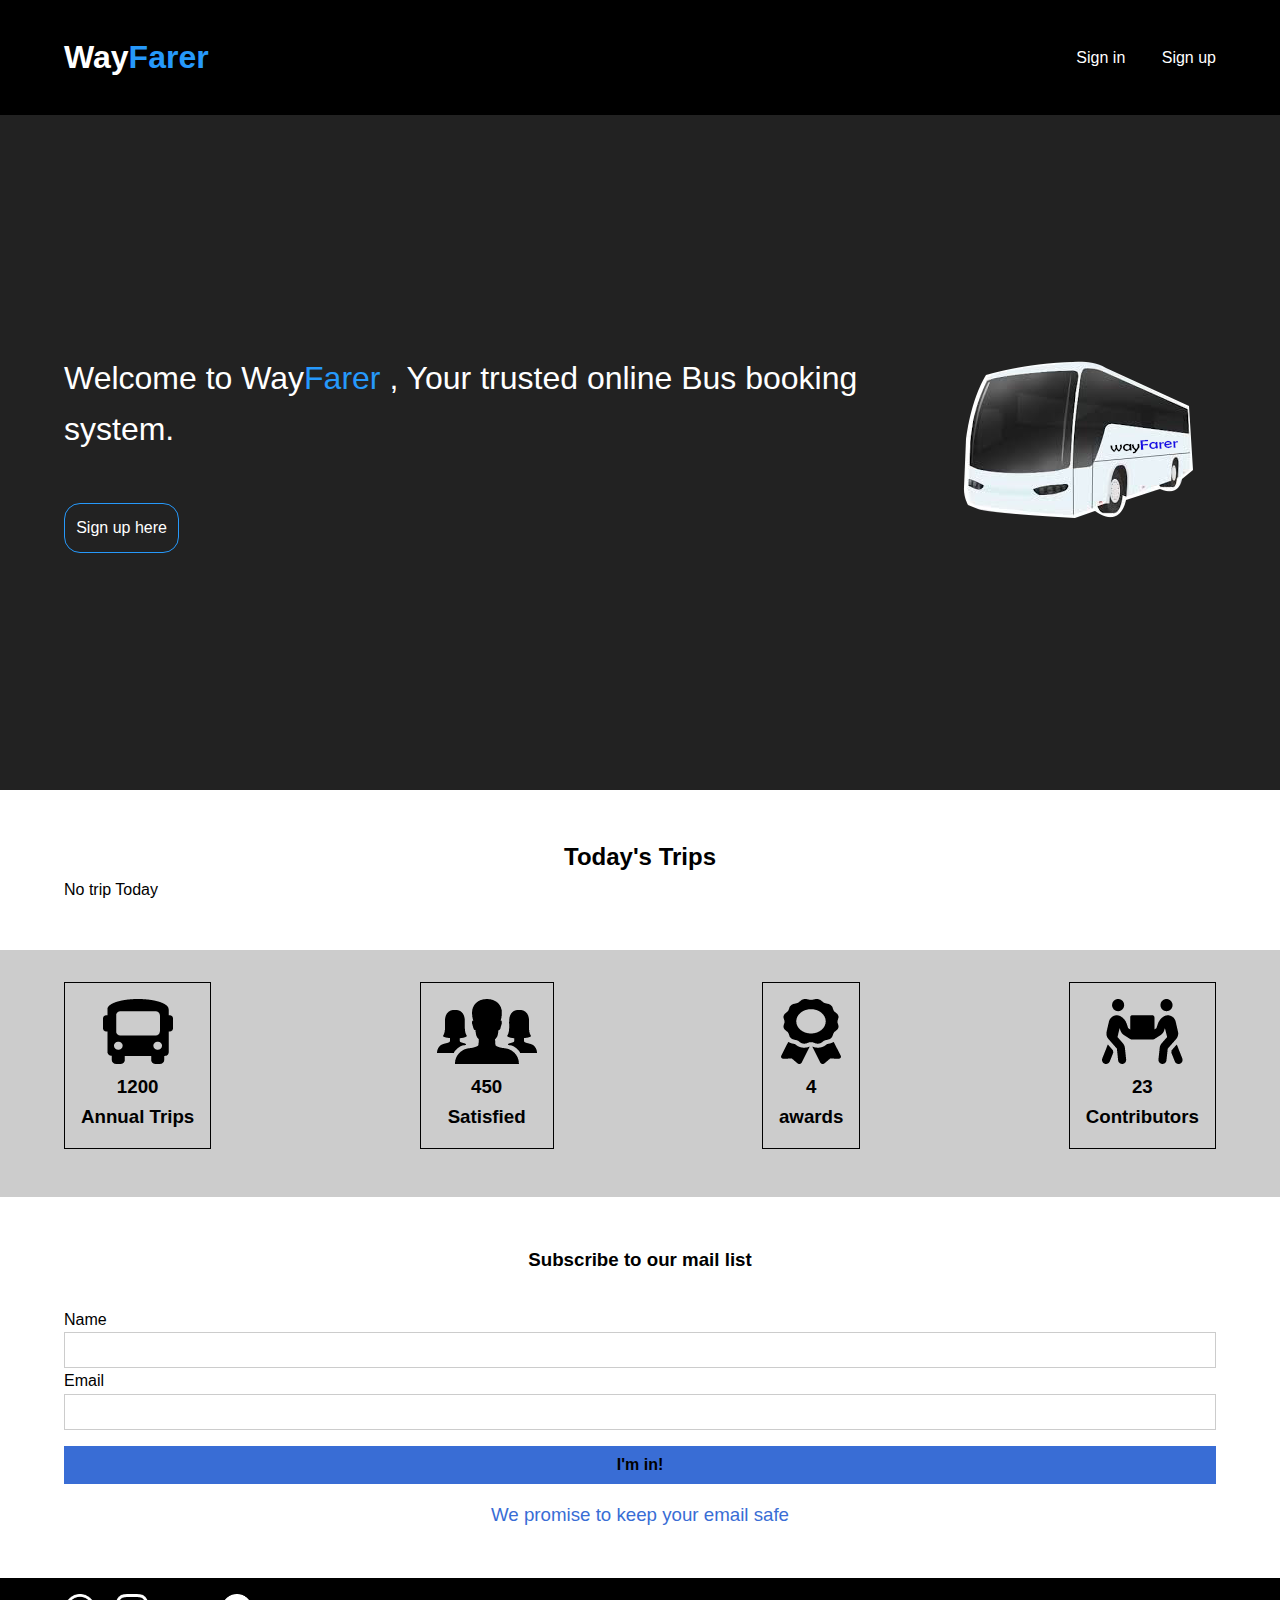
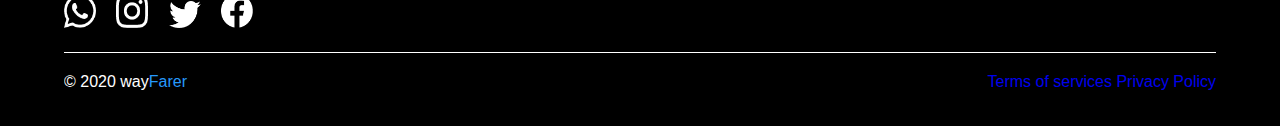
==== commit 624f68ec: "Style award" ====
--- a/UI/index.html
+++ b/UI/index.html
@@ -31,7 +31,7 @@
                     <h1 class="fw-3">Welcome to Way<span class="clr-primary">Farer</span>
                     , Your trusted online
                     Bus booking system.</h1>
-                <a class="button mt-1 clr-white" href="#">Sign up here</a>
+                <a class="button mt-3 clr-white" href="#">Sign up here</a>
             </div>
             <div>
                 <img src="./img/bus-3-modified.png" alt="">
--- a/UI/main.css
+++ b/UI/main.css
@@ -1,11 +1,11 @@
 #awards {
-    background-image: url('./img/awards-bg.jpg');
-    background-repeat: no-repeat;
+    background-color: #ccc;
     background-size: cover;
     background-position: center;
     background-attachment: fixed;
 }
 
-header {
-    padding-top: 19%;
+.award {
+    border: 1px solid black;
+    padding: 1rem;
 }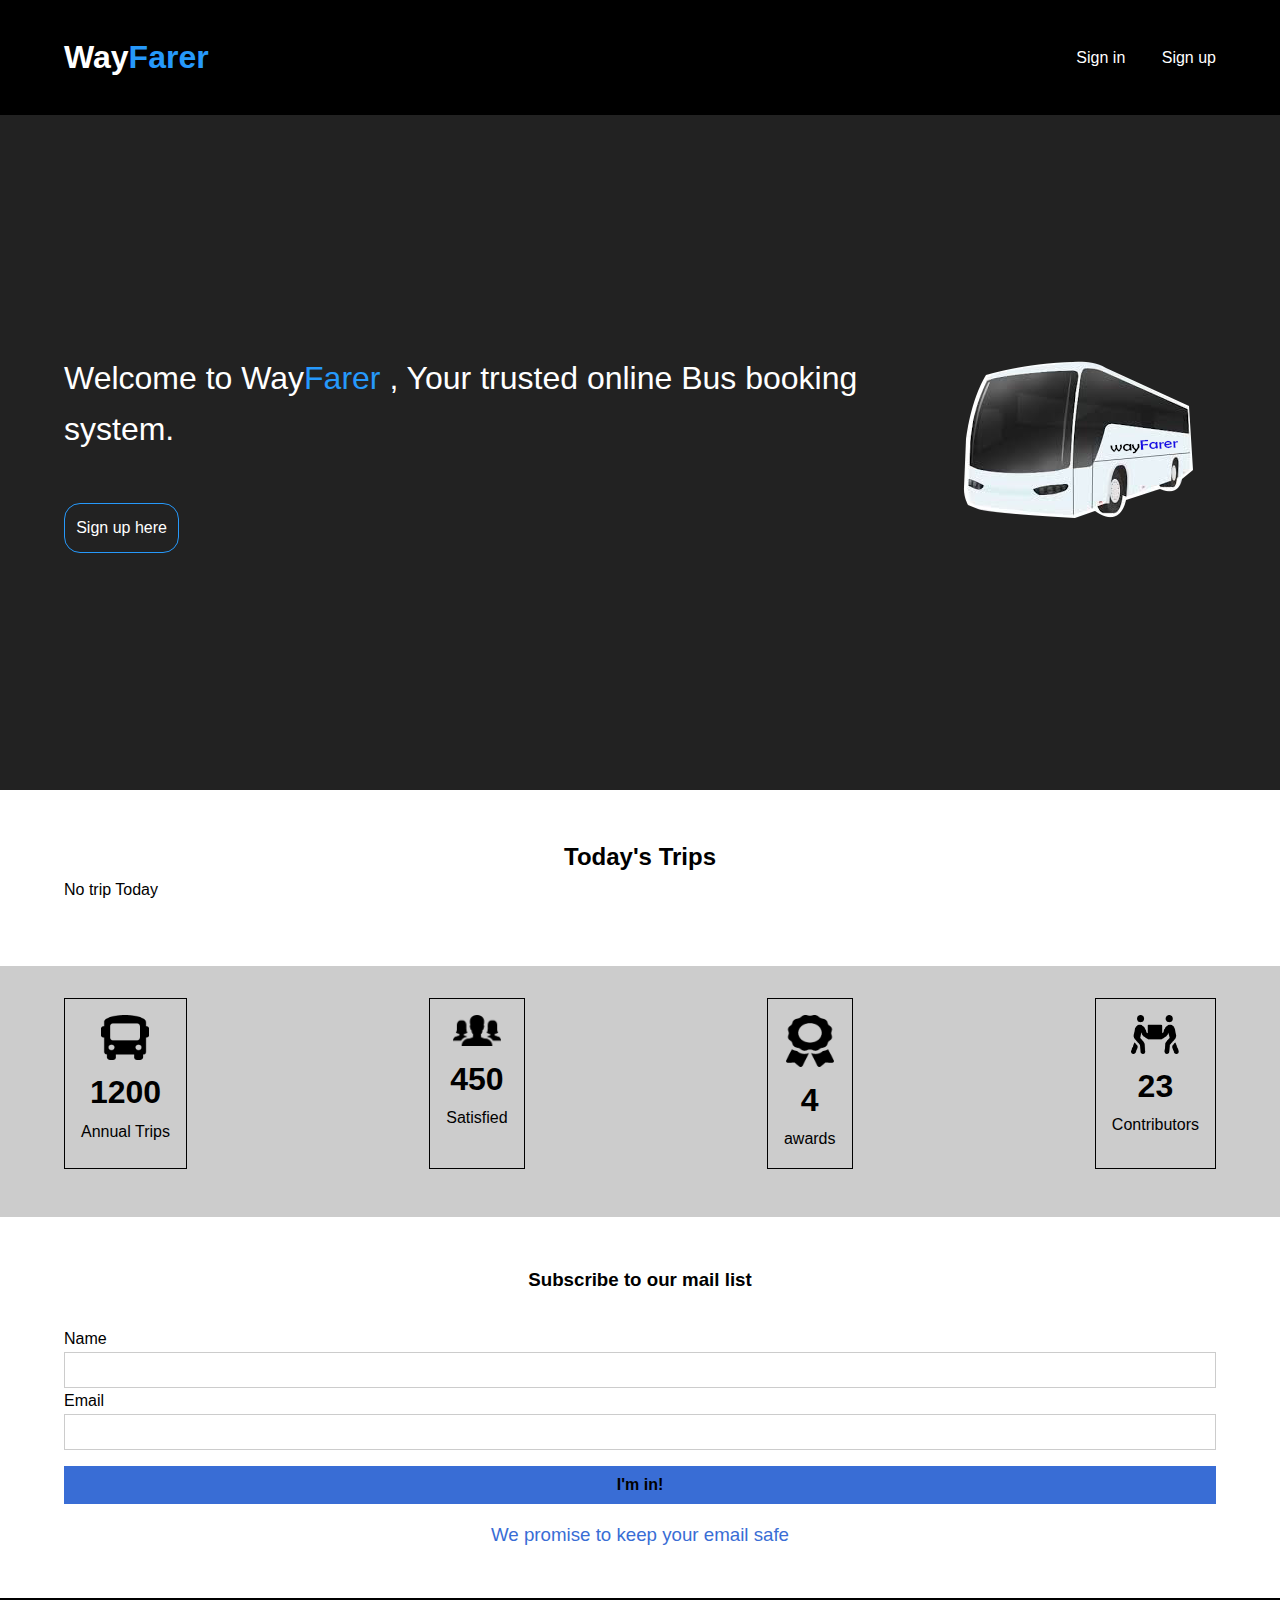
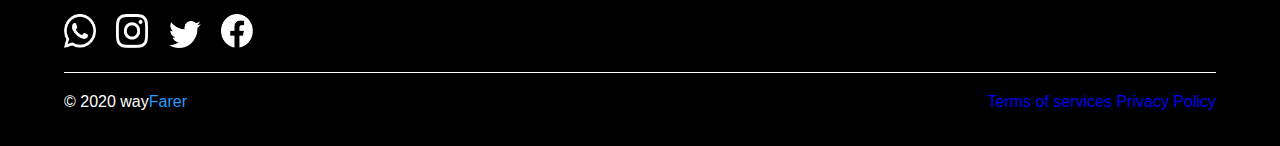
==== commit 99d53bcd: "Style single reward" ====
--- a/UI/index.html
+++ b/UI/index.html
@@ -43,26 +43,26 @@
                 No trip Today
             </div>
         </div>
-        <div id="awards" class="wrapper flex-row j-btwn mt-3 pt-2 pb-3 clr-black text-center">
+        <div id="awards" class="wrapper flex-row j-btwn mt-4 pt-2 pb-3 clr-black text-center">
             <div class="award">
                 <img src="./img/awesome-bus.png" alt="" />
                 <h3>1200</h3>
-                <h3>Annual Trips</h3>
+                <h4>Annual Trips</h4>
             </div>
             <div class="award">
                 <img src="./img/ionic-ios-people.png" alt="" />
                 <h3>450</h3>
-                <h3>Satisfied</h3>
+                <h4>Satisfied</h4>
             </div>
             <div class="award">
                 <img src="./img/award.png" alt="" />
                 <h3>4</h3>
-                <h3>awards</h3>
+                <h4>awards</h4>
             </div>
             <div class="award">
                 <img src="./img/awesome-people-carry.png" alt="" />
                 <h3>23</h3>
-                <h3>Contributors</h3>
+                <h4>Contributors</h4>
             </div>
         </div>
         <div id="email-subscription-form" class="wrapper mt-3">
--- a/UI/main.css
+++ b/UI/main.css
@@ -3,9 +3,22 @@
     background-size: cover;
     background-position: center;
     background-attachment: fixed;
+
 }
 
 .award {
     border: 1px solid black;
     padding: 1rem;
+}
+
+.award img {
+    max-width: 3rem;
+}
+
+.award>h3 {
+    font-size: 2rem;
+}
+
+.award h4 {
+    font-weight: 100;
 }